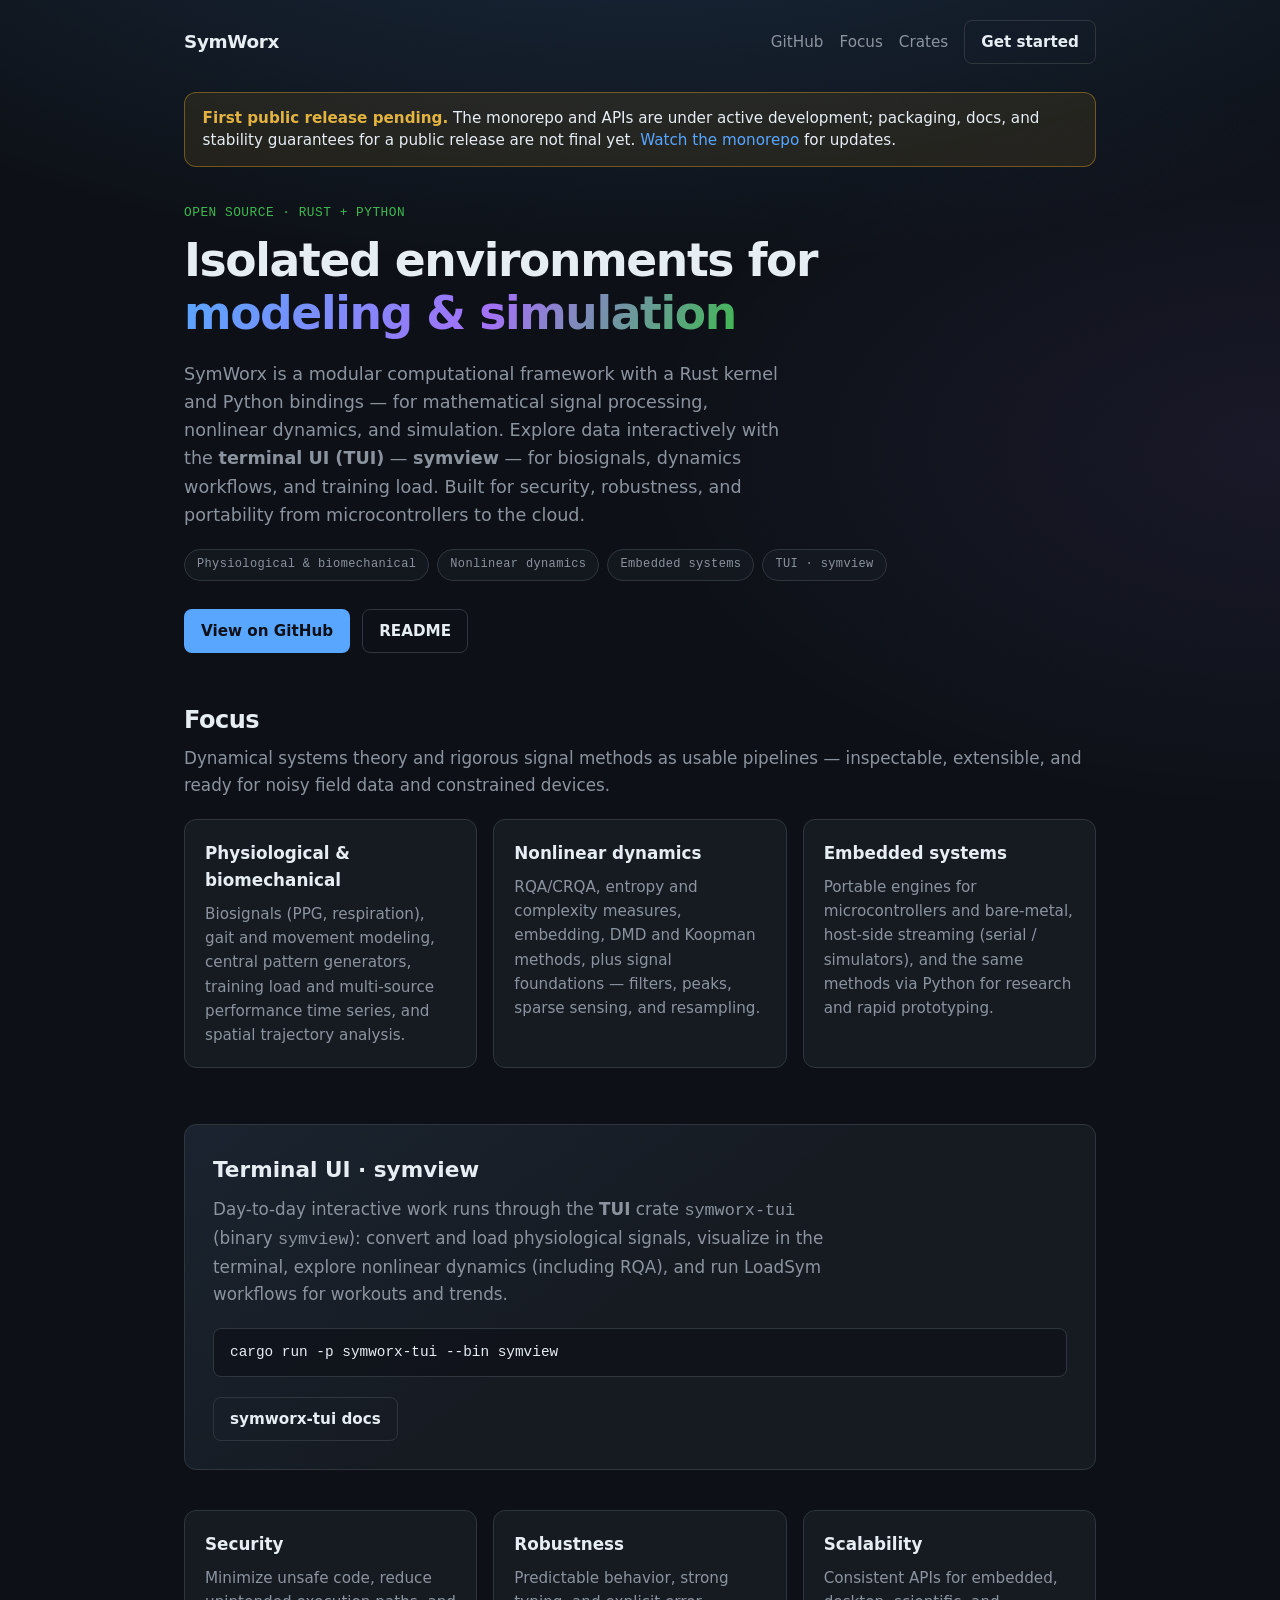
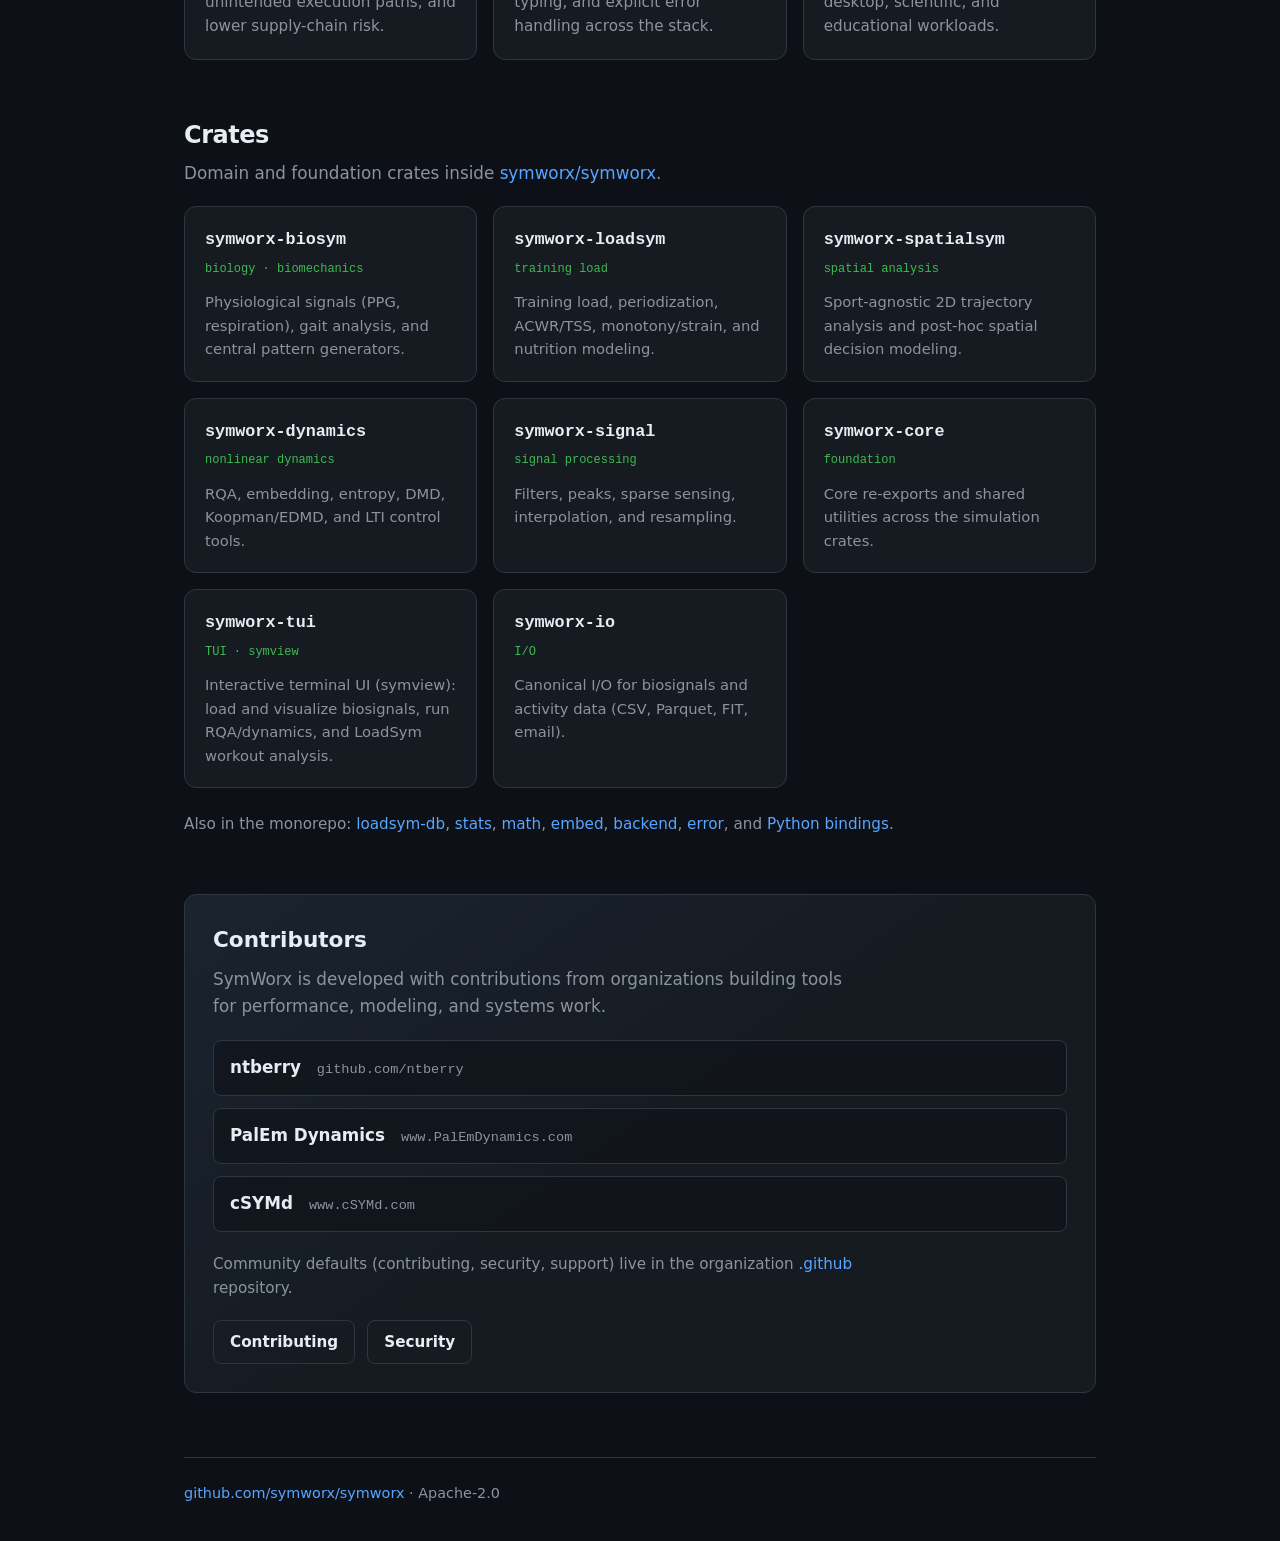
==== docs/index.html @ fcc78331 "updating refs, adding focus, and public release header" ====
<!DOCTYPE html>
<html lang="en">
  <head>
    <meta charset="utf-8" />
    <meta name="viewport" content="width=device-width, initial-scale=1" />
    <meta
      name="description"
      content="SymWorx — physiological and biomechanical analysis, nonlinear dynamics, and embedded systems. Rust kernel with Python bindings."
    />
    <title>SymWorx</title>
    <link rel="stylesheet" href="styles.css" />
    <link rel="icon" href="data:image/svg+xml,%3Csvg xmlns='http://www.w3.org/2000/svg' viewBox='0 0 32 32'%3E%3Crect width='32' height='32' rx='8' fill='%230d1117'/%3E%3Cpath d='M8 22 L16 8 L24 22 Z' fill='none' stroke='%2358a6ff' stroke-width='2'/%3E%3Ccircle cx='16' cy='18' r='2' fill='%233fb950'/%3E%3C/svg%3E" />
  </head>
  <body>
    <div class="bg" aria-hidden="true"></div>
    <header class="site-header">
      <a class="brand" href="./">SymWorx</a>
      <nav>
        <a href="https://github.com/symworx/symworx">GitHub</a>
        <a href="#focus">Focus</a>
        <a href="#crates">Crates</a>
        <a class="btn" href="https://github.com/symworx/symworx#readme">Get started</a>
      </nav>
    </header>

    <main>
      <aside class="release-banner" role="status">
        <strong>First public release pending.</strong>
        The monorepo and APIs are under active development; packaging, docs, and
        stability guarantees for a public release are not final yet.
        <a href="https://github.com/symworx/symworx">Watch the monorepo</a> for
        updates.
      </aside>

      <section class="hero">
        <p class="eyebrow">Open source · Rust + Python</p>
        <h1>
          Isolated environments for<br />
          <span class="gradient">modeling &amp; simulation</span>
        </h1>
        <p class="lede">
          SymWorx is a modular computational framework with a Rust kernel and
          Python bindings — for mathematical signal processing, nonlinear
          dynamics, and simulation. Explore data interactively with the
          <strong>terminal UI (TUI)</strong> — <strong>symview</strong> —
          for biosignals, dynamics workflows, and training load. Built for
          security, robustness, and portability from microcontrollers to the
          cloud.
        </p>
        <p class="focus-tags" aria-label="Focus areas">
          <span>Physiological &amp; biomechanical</span>
          <span>Nonlinear dynamics</span>
          <span>Embedded systems</span>
          <span>TUI · symview</span>
        </p>
        <div class="cta-row">
          <a class="btn primary" href="https://github.com/symworx/symworx">View on GitHub</a>
          <a class="btn ghost" href="https://github.com/symworx/symworx#readme">README</a>
        </div>
      </section>

      <section class="focus" id="focus" aria-label="Focus areas">
        <div class="section-head">
          <h2>Focus</h2>
          <p>
            Dynamical systems theory and rigorous signal methods as usable
            pipelines — inspectable, extensible, and ready for noisy field data
            and constrained devices.
          </p>
        </div>
        <div class="pillars focus-pillars">
          <article>
            <h2>Physiological &amp; biomechanical</h2>
            <p>
              Biosignals (PPG, respiration), gait and movement modeling, central
              pattern generators, training load and multi-source performance
              time series, and spatial trajectory analysis.
            </p>
          </article>
          <article>
            <h2>Nonlinear dynamics</h2>
            <p>
              RQA/CRQA, entropy and complexity measures, embedding, DMD and
              Koopman methods, plus signal foundations — filters, peaks, sparse
              sensing, and resampling.
            </p>
          </article>
          <article>
            <h2>Embedded systems</h2>
            <p>
              Portable engines for microcontrollers and bare-metal, host-side
              streaming (serial / simulators), and the same methods via Python
              for research and rapid prototyping.
            </p>
          </article>
        </div>
      </section>

      <section class="community tui-callout" id="tui" aria-label="Terminal UI">
        <h2>Terminal UI · symview</h2>
        <p>
          Day-to-day interactive work runs through the
          <strong>TUI</strong> crate <code>symworx-tui</code> (binary
          <code>symview</code>): convert and load physiological signals,
          visualize in the terminal, explore nonlinear dynamics (including RQA),
          and run LoadSym workflows for workouts and trends.
        </p>
        <pre class="code-block"><code>cargo run -p symworx-tui --bin symview</code></pre>
        <div class="cta-row">
          <a
            class="btn ghost"
            href="https://github.com/symworx/symworx/tree/main/crates/symworx-tui"
            >symworx-tui docs</a
          >
        </div>
      </section>

      <section class="pillars" aria-label="Principles">
        <article>
          <h2>Security</h2>
          <p>
            Minimize unsafe code, reduce unintended execution paths, and lower
            supply-chain risk.
          </p>
        </article>
        <article>
          <h2>Robustness</h2>
          <p>
            Predictable behavior, strong typing, and explicit error handling
            across the stack.
          </p>
        </article>
        <article>
          <h2>Scalability</h2>
          <p>
            Consistent APIs for embedded, desktop, scientific, and educational
            workloads.
          </p>
        </article>
      </section>

      <section class="projects" id="crates">
        <div class="section-head">
          <h2>Crates</h2>
          <p>
            Domain and foundation crates inside
            <a href="https://github.com/symworx/symworx">symworx/symworx</a>.
          </p>
        </div>
        <ul class="project-grid">
          <li>
            <a href="https://github.com/symworx/symworx/tree/main/crates/symworx-biosym">
              <span class="name">symworx-biosym</span>
              <span class="tag">biology · biomechanics</span>
              <span class="desc"
                >Physiological signals (PPG, respiration), gait analysis, and
                central pattern generators.</span
              >
            </a>
          </li>
          <li>
            <a href="https://github.com/symworx/symworx/tree/main/crates/symworx-loadsym">
              <span class="name">symworx-loadsym</span>
              <span class="tag">training load</span>
              <span class="desc"
                >Training load, periodization, ACWR/TSS, monotony/strain, and
                nutrition modeling.</span
              >
            </a>
          </li>
          <li>
            <a href="https://github.com/symworx/symworx/tree/main/crates/symworx-spatialsym">
              <span class="name">symworx-spatialsym</span>
              <span class="tag">spatial analysis</span>
              <span class="desc"
                >Sport-agnostic 2D trajectory analysis and post-hoc spatial
                decision modeling.</span
              >
            </a>
          </li>
          <li>
            <a href="https://github.com/symworx/symworx/tree/main/crates/symworx-dynamics">
              <span class="name">symworx-dynamics</span>
              <span class="tag">nonlinear dynamics</span>
              <span class="desc"
                >RQA, embedding, entropy, DMD, Koopman/EDMD, and LTI
                control tools.</span
              >
            </a>
          </li>
          <li>
            <a href="https://github.com/symworx/symworx/tree/main/crates/symworx-signal">
              <span class="name">symworx-signal</span>
              <span class="tag">signal processing</span>
              <span class="desc"
                >Filters, peaks, sparse sensing, interpolation, and
                resampling.</span
              >
            </a>
          </li>
          <li>
            <a href="https://github.com/symworx/symworx/tree/main/crates/symworx-core">
              <span class="name">symworx-core</span>
              <span class="tag">foundation</span>
              <span class="desc"
                >Core re-exports and shared utilities across the simulation
                crates.</span
              >
            </a>
          </li>
          <li>
            <a href="https://github.com/symworx/symworx/tree/main/crates/symworx-tui">
              <span class="name">symworx-tui</span>
              <span class="tag">TUI · symview</span>
              <span class="desc"
                >Interactive terminal UI (symview): load and visualize
                biosignals, run RQA/dynamics, and LoadSym workout analysis.</span
              >
            </a>
          </li>
          <li>
            <a href="https://github.com/symworx/symworx/tree/main/crates/symworx-io">
              <span class="name">symworx-io</span>
              <span class="tag">I/O</span>
              <span class="desc"
                >Canonical I/O for biosignals and activity data (CSV, Parquet,
                FIT, email).</span
              >
            </a>
          </li>
        </ul>
        <p class="more-crates">
          Also in the monorepo:
          <a href="https://github.com/symworx/symworx/tree/main/crates/symworx-loadsym-db">loadsym-db</a>,
          <a href="https://github.com/symworx/symworx/tree/main/crates/symworx-stats">stats</a>,
          <a href="https://github.com/symworx/symworx/tree/main/crates/symworx-math">math</a>,
          <a href="https://github.com/symworx/symworx/tree/main/crates/symworx-embed">embed</a>,
          <a href="https://github.com/symworx/symworx/tree/main/crates/symworx-backend">backend</a>,
          <a href="https://github.com/symworx/symworx/tree/main/crates/symworx-error">error</a>,
          and
          <a href="https://github.com/symworx/symworx/tree/main/bindings/python">Python bindings</a>.
        </p>
      </section>

      <section class="community" id="contributors">
        <h2>Contributors</h2>
        <p>
          SymWorx is developed with contributions from organizations building
          tools for performance, modeling, and systems work.
        </p>
        <ul class="contributor-list">
          <li>
            <a href="https://github.com/ntberry" rel="noopener noreferrer">ntberry</a>
            <span class="url">github.com/ntberry</span>
          </li>
          <li>
            <a href="https://www.PalEmDynamics.com" rel="noopener noreferrer"
              >PalEm Dynamics</a
            >
            <span class="url">www.PalEmDynamics.com</span>
          </li>
          <li>
            <a href="https://www.cSYMd.com" rel="noopener noreferrer">cSYMd</a>
            <span class="url">www.cSYMd.com</span>
          </li>
        </ul>
        <p class="community-note">
          Community defaults (contributing, security, support) live in the
          organization
          <a href="https://github.com/symworx/.github">.github</a> repository.
        </p>
        <div class="cta-row">
          <a class="btn ghost" href="https://github.com/symworx/.github/blob/main/.github/CONTRIBUTING.md"
            >Contributing</a
          >
          <a class="btn ghost" href="https://github.com/symworx/.github/blob/main/.github/SECURITY.md"
            >Security</a
          >
        </div>
      </section>
    </main>

    <footer class="site-footer">
      <p>
        <a href="https://github.com/symworx/symworx">github.com/symworx/symworx</a>
        · Apache-2.0
      </p>
    </footer>
  </body>
</html>
---- docs/styles.css ----
:root {
  --bg: #0d1117;
  --bg-elevated: #161b22;
  --border: #30363d;
  --text: #e6edf3;
  --muted: #8b949e;
  --link: #58a6ff;
  --accent: #3fb950;
  --accent-2: #a371f7;
  --radius: 12px;
  --font: "Segoe UI", system-ui, -apple-system, sans-serif;
  --mono: ui-monospace, "Cascadia Code", "SF Mono", Menlo, Consolas, monospace;
  --max: 960px;
}

*,
*::before,
*::after {
  box-sizing: border-box;
}

html {
  color-scheme: dark;
  scroll-behavior: smooth;
}

body {
  margin: 0;
  min-height: 100vh;
  font-family: var(--font);
  font-size: 1.05rem;
  line-height: 1.6;
  color: var(--text);
  background: var(--bg);
}

a {
  color: var(--link);
  text-decoration: none;
}

a:hover {
  text-decoration: underline;
}

.bg {
  position: fixed;
  inset: 0;
  z-index: -1;
  background:
    radial-gradient(ellipse 80% 50% at 50% -20%, rgba(88, 166, 255, 0.18), transparent),
    radial-gradient(ellipse 50% 40% at 100% 50%, rgba(163, 113, 247, 0.08), transparent),
    var(--bg);
}

.site-header {
  display: flex;
  align-items: center;
  justify-content: space-between;
  gap: 1rem;
  max-width: var(--max);
  margin: 0 auto;
  padding: 1.25rem 1.5rem;
}

.brand {
  font-weight: 700;
  font-size: 1.15rem;
  letter-spacing: -0.02em;
  color: var(--text);
  text-decoration: none;
}

.brand:hover {
  text-decoration: none;
  color: var(--link);
}

.site-header nav {
  display: flex;
  align-items: center;
  gap: 1rem;
  flex-wrap: wrap;
}

.site-header nav a:not(.btn) {
  color: var(--muted);
  font-size: 0.95rem;
}

.site-header nav a:not(.btn):hover {
  color: var(--text);
}

main {
  max-width: var(--max);
  margin: 0 auto;
  padding: 0 1.5rem 4rem;
}

.release-banner {
  margin: 0.5rem 0 0;
  padding: 0.85rem 1.1rem;
  border: 1px solid rgba(210, 153, 34, 0.45);
  border-radius: var(--radius);
  background: rgba(210, 153, 34, 0.1);
  color: var(--text);
  font-size: 0.95rem;
  line-height: 1.5;
}

.release-banner strong {
  color: #e3b341;
  font-weight: 600;
}

.release-banner a {
  color: var(--link);
  white-space: nowrap;
}

.hero {
  padding: 2.25rem 0 3rem;
}

.eyebrow {
  margin: 0 0 0.75rem;
  font-family: var(--mono);
  font-size: 0.8rem;
  letter-spacing: 0.04em;
  text-transform: uppercase;
  color: var(--accent);
}

.hero h1 {
  margin: 0 0 1.25rem;
  font-size: clamp(2rem, 5vw, 2.85rem);
  line-height: 1.15;
  letter-spacing: -0.03em;
  font-weight: 700;
}

.gradient {
  background: linear-gradient(120deg, var(--link), var(--accent-2) 55%, var(--accent));
  -webkit-background-clip: text;
  background-clip: text;
  color: transparent;
}

.lede {
  max-width: 38rem;
  margin: 0 0 1.25rem;
  color: var(--muted);
  font-size: 1.1rem;
}

.focus-tags {
  display: flex;
  flex-wrap: wrap;
  gap: 0.5rem;
  margin: 0 0 1.75rem;
  padding: 0;
}

.focus-tags span {
  font-family: var(--mono);
  font-size: 0.75rem;
  letter-spacing: 0.03em;
  color: var(--muted);
  border: 1px solid var(--border);
  border-radius: 999px;
  padding: 0.35rem 0.75rem;
  background: rgba(22, 27, 34, 0.8);
}

.focus {
  margin-bottom: 2.5rem;
}

.focus-pillars {
  margin-bottom: 0;
}

.cta-row {
  display: flex;
  flex-wrap: wrap;
  gap: 0.75rem;
}

.tui-callout {
  margin-bottom: 2.5rem;
}

.tui-callout h2 {
  margin: 0 0 0.5rem;
  font-size: 1.35rem;
}

.tui-callout > p {
  margin: 0 0 1rem;
  color: var(--muted);
  max-width: 42rem;
}

.code-block {
  margin: 0 0 1.25rem;
  padding: 0.85rem 1rem;
  overflow-x: auto;
  font-family: var(--mono);
  font-size: 0.9rem;
  line-height: 1.4;
  color: var(--text);
  background: rgba(13, 17, 23, 0.7);
  border: 1px solid var(--border);
  border-radius: 8px;
}

.code-block code {
  font-family: inherit;
}

.btn {
  display: inline-flex;
  align-items: center;
  justify-content: center;
  padding: 0.55rem 1rem;
  border-radius: 8px;
  font-size: 0.95rem;
  font-weight: 600;
  text-decoration: none;
  border: 1px solid transparent;
  transition: background 0.15s ease, border-color 0.15s ease, color 0.15s ease;
}

.btn:hover {
  text-decoration: none;
}

.btn.primary {
  background: var(--link);
  color: #0d1117;
}

.btn.primary:hover {
  filter: brightness(1.08);
}

.btn.ghost,
.site-header .btn {
  background: transparent;
  border-color: var(--border);
  color: var(--text);
}

.btn.ghost:hover,
.site-header .btn:hover {
  border-color: var(--muted);
  background: var(--bg-elevated);
}

.pillars {
  display: grid;
  grid-template-columns: repeat(auto-fit, minmax(200px, 1fr));
  gap: 1rem;
  margin-bottom: 3.5rem;
}

.pillars article {
  padding: 1.25rem;
  background: var(--bg-elevated);
  border: 1px solid var(--border);
  border-radius: var(--radius);
}

.pillars h2 {
  margin: 0 0 0.5rem;
  font-size: 1.05rem;
}

.pillars p {
  margin: 0;
  color: var(--muted);
  font-size: 0.95rem;
}

.section-head {
  margin-bottom: 1.25rem;
}

.section-head h2 {
  margin: 0 0 0.35rem;
  font-size: 1.5rem;
  letter-spacing: -0.02em;
}

.section-head p {
  margin: 0;
  color: var(--muted);
}

.project-grid {
  list-style: none;
  margin: 0 0 3.5rem;
  padding: 0;
  display: grid;
  grid-template-columns: repeat(auto-fit, minmax(240px, 1fr));
  gap: 1rem;
}

.project-grid a {
  display: flex;
  flex-direction: column;
  gap: 0.35rem;
  height: 100%;
  padding: 1.25rem;
  background: var(--bg-elevated);
  border: 1px solid var(--border);
  border-radius: var(--radius);
  color: inherit;
  text-decoration: none;
  transition: border-color 0.15s ease, transform 0.15s ease;
}

.project-grid a:hover {
  border-color: var(--link);
  transform: translateY(-2px);
  text-decoration: none;
}

.project-grid .name {
  font-family: var(--mono);
  font-weight: 600;
  font-size: 1.05rem;
  color: var(--text);
}

.project-grid .tag {
  font-size: 0.75rem;
  font-family: var(--mono);
  color: var(--accent);
}

.project-grid .desc {
  color: var(--muted);
  font-size: 0.92rem;
  margin-top: 0.35rem;
}

.more-crates {
  margin: -2rem 0 3.5rem;
  color: var(--muted);
  font-size: 0.95rem;
  line-height: 1.7;
}

.community {
  padding: 1.75rem;
  border: 1px solid var(--border);
  border-radius: var(--radius);
  background: linear-gradient(145deg, rgba(88, 166, 255, 0.06), transparent 50%),
    var(--bg-elevated);
}

.community h2 {
  margin: 0 0 0.5rem;
  font-size: 1.35rem;
}

.community > p {
  margin: 0 0 1.25rem;
  color: var(--muted);
  max-width: 40rem;
}

.contributor-list {
  list-style: none;
  margin: 0 0 1.25rem;
  padding: 0;
  display: grid;
  gap: 0.75rem;
}

.contributor-list li {
  display: flex;
  flex-wrap: wrap;
  align-items: baseline;
  gap: 0.5rem 1rem;
  padding: 0.85rem 1rem;
  background: rgba(13, 17, 23, 0.55);
  border: 1px solid var(--border);
  border-radius: 8px;
}

.contributor-list a {
  font-weight: 600;
  color: var(--text);
}

.contributor-list a:hover {
  color: var(--link);
}

.contributor-list .url {
  font-family: var(--mono);
  font-size: 0.85rem;
  color: var(--muted);
}

.community-note {
  margin: 0 0 1.25rem !important;
  font-size: 0.95rem;
}

.site-footer {
  max-width: var(--max);
  margin: 0 auto;
  padding: 0 1.5rem 2.5rem;
  color: var(--muted);
  font-size: 0.9rem;
}

.site-footer p {
  margin: 0;
  padding-top: 1.5rem;
  border-top: 1px solid var(--border);
}

@media (max-width: 560px) {
  .hero {
    padding-top: 2rem;
  }

  .site-header nav a:not(.btn) {
    display: none;
  }
}
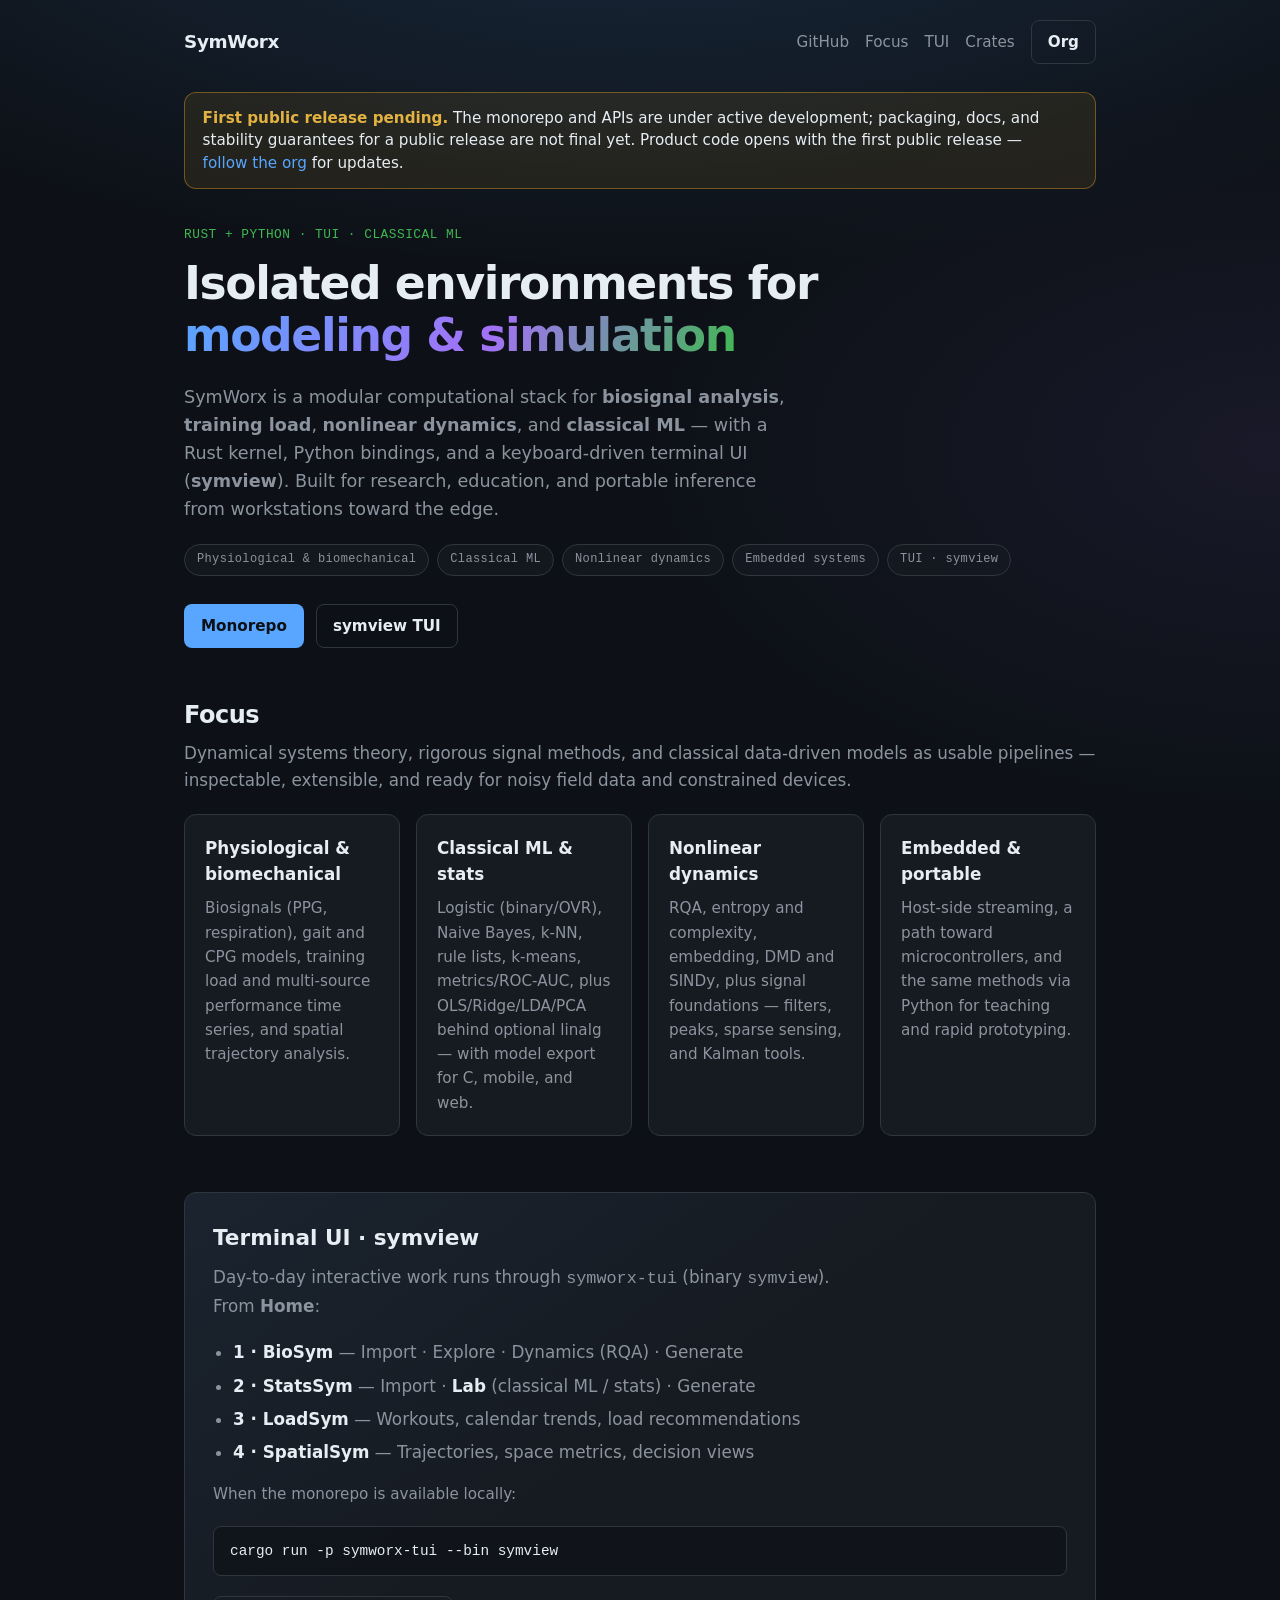
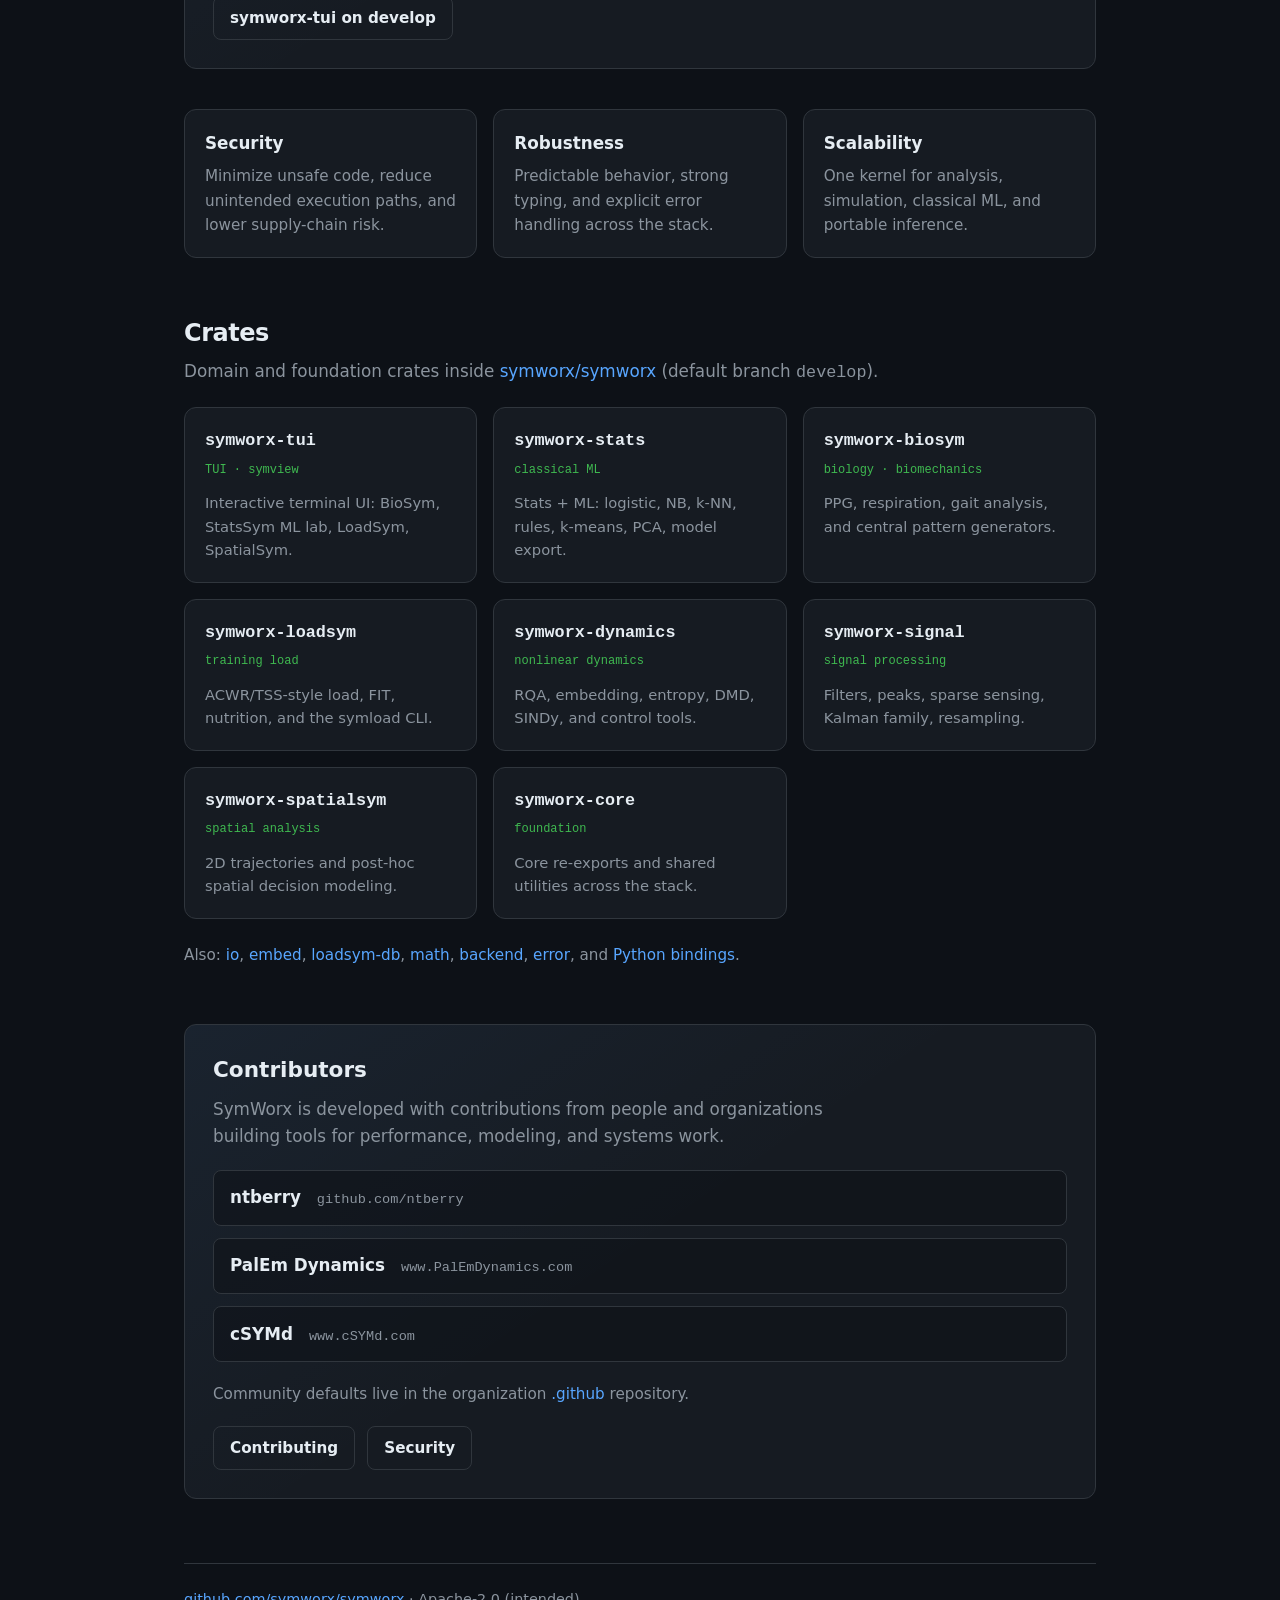
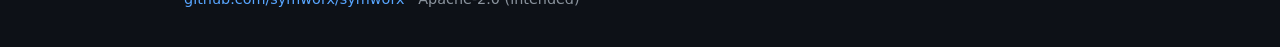
==== commit 6cf17ebb: "updating docs and info on symworx project" ====
--- a/docs/index.html
+++ b/docs/index.html
@@ -5,7 +5,7 @@
     <meta name="viewport" content="width=device-width, initial-scale=1" />
     <meta
       name="description"
-      content="SymWorx — physiological and biomechanical analysis, nonlinear dynamics, and embedded systems. Rust kernel with Python bindings."
+      content="SymWorx — biosignal analysis, classical ML, nonlinear dynamics, and embedded systems. Rust kernel, Python bindings, and symview TUI."
     />
     <title>SymWorx</title>
     <link rel="stylesheet" href="styles.css" />
@@ -18,8 +18,9 @@
       <nav>
         <a href="https://github.com/symworx/symworx">GitHub</a>
         <a href="#focus">Focus</a>
+        <a href="#tui">TUI</a>
         <a href="#crates">Crates</a>
-        <a class="btn" href="https://github.com/symworx/symworx#readme">Get started</a>
+        <a class="btn" href="https://github.com/symworx">Org</a>
       </nav>
     </header>
 
@@ -27,35 +28,35 @@
       <aside class="release-banner" role="status">
         <strong>First public release pending.</strong>
         The monorepo and APIs are under active development; packaging, docs, and
-        stability guarantees for a public release are not final yet.
-        <a href="https://github.com/symworx/symworx">Watch the monorepo</a> for
-        updates.
+        stability guarantees for a public release are not final yet. Product code
+        opens with the first public release —
+        <a href="https://github.com/symworx">follow the org</a> for updates.
       </aside>
 
       <section class="hero">
-        <p class="eyebrow">Open source · Rust + Python</p>
+        <p class="eyebrow">Rust + Python · TUI · classical ML</p>
         <h1>
           Isolated environments for<br />
           <span class="gradient">modeling &amp; simulation</span>
         </h1>
         <p class="lede">
-          SymWorx is a modular computational framework with a Rust kernel and
-          Python bindings — for mathematical signal processing, nonlinear
-          dynamics, and simulation. Explore data interactively with the
-          <strong>terminal UI (TUI)</strong> — <strong>symview</strong> —
-          for biosignals, dynamics workflows, and training load. Built for
-          security, robustness, and portability from microcontrollers to the
-          cloud.
+          SymWorx is a modular computational stack for
+          <strong>biosignal analysis</strong>, <strong>training load</strong>,
+          <strong>nonlinear dynamics</strong>, and <strong>classical ML</strong>
+          — with a Rust kernel, Python bindings, and a keyboard-driven terminal
+          UI (<strong>symview</strong>). Built for research, education, and
+          portable inference from workstations toward the edge.
         </p>
         <p class="focus-tags" aria-label="Focus areas">
           <span>Physiological &amp; biomechanical</span>
+          <span>Classical ML</span>
           <span>Nonlinear dynamics</span>
           <span>Embedded systems</span>
           <span>TUI · symview</span>
         </p>
         <div class="cta-row">
-          <a class="btn primary" href="https://github.com/symworx/symworx">View on GitHub</a>
-          <a class="btn ghost" href="https://github.com/symworx/symworx#readme">README</a>
+          <a class="btn primary" href="https://github.com/symworx/symworx">Monorepo</a>
+          <a class="btn ghost" href="#tui">symview TUI</a>
         </div>
       </section>
 
@@ -63,34 +64,40 @@
         <div class="section-head">
           <h2>Focus</h2>
           <p>
-            Dynamical systems theory and rigorous signal methods as usable
-            pipelines — inspectable, extensible, and ready for noisy field data
-            and constrained devices.
+            Dynamical systems theory, rigorous signal methods, and classical
+            data-driven models as usable pipelines — inspectable, extensible, and
+            ready for noisy field data and constrained devices.
           </p>
         </div>
         <div class="pillars focus-pillars">
           <article>
             <h2>Physiological &amp; biomechanical</h2>
             <p>
-              Biosignals (PPG, respiration), gait and movement modeling, central
-              pattern generators, training load and multi-source performance
-              time series, and spatial trajectory analysis.
+              Biosignals (PPG, respiration), gait and CPG models, training load
+              and multi-source performance time series, and spatial trajectory
+              analysis.
+            </p>
+          </article>
+          <article>
+            <h2>Classical ML &amp; stats</h2>
+            <p>
+              Logistic (binary/OVR), Naive Bayes, k-NN, rule lists, k-means,
+              metrics/ROC-AUC, plus OLS/Ridge/LDA/PCA behind optional linalg —
+              with model export for C, mobile, and web.
             </p>
           </article>
           <article>
             <h2>Nonlinear dynamics</h2>
             <p>
-              RQA/CRQA, entropy and complexity measures, embedding, DMD and
-              Koopman methods, plus signal foundations — filters, peaks, sparse
-              sensing, and resampling.
-            </p>
-          </article>
-          <article>
-            <h2>Embedded systems</h2>
-            <p>
-              Portable engines for microcontrollers and bare-metal, host-side
-              streaming (serial / simulators), and the same methods via Python
-              for research and rapid prototyping.
+              RQA, entropy and complexity, embedding, DMD and SINDy, plus signal
+              foundations — filters, peaks, sparse sensing, and Kalman tools.
+            </p>
+          </article>
+          <article>
+            <h2>Embedded &amp; portable</h2>
+            <p>
+              Host-side streaming, a path toward microcontrollers, and the same
+              methods via Python for teaching and rapid prototyping.
             </p>
           </article>
         </div>
@@ -99,18 +106,25 @@
       <section class="community tui-callout" id="tui" aria-label="Terminal UI">
         <h2>Terminal UI · symview</h2>
         <p>
-          Day-to-day interactive work runs through the
-          <strong>TUI</strong> crate <code>symworx-tui</code> (binary
-          <code>symview</code>): convert and load physiological signals,
-          visualize in the terminal, explore nonlinear dynamics (including RQA),
-          and run LoadSym workflows for workouts and trends.
+          Day-to-day interactive work runs through
+          <code>symworx-tui</code> (binary <code>symview</code>). From
+          <strong>Home</strong>:
+        </p>
+        <ul class="workflow-list">
+          <li><strong>1 · BioSym</strong> — Import · Explore · Dynamics (RQA) · Generate</li>
+          <li><strong>2 · StatsSym</strong> — Import · <strong>Lab</strong> (classical ML / stats) · Generate</li>
+          <li><strong>3 · LoadSym</strong> — Workouts, calendar trends, load recommendations</li>
+          <li><strong>4 · SpatialSym</strong> — Trajectories, space metrics, decision views</li>
+        </ul>
+        <p class="community-note">
+          When the monorepo is available locally:
         </p>
         <pre class="code-block"><code>cargo run -p symworx-tui --bin symview</code></pre>
         <div class="cta-row">
           <a
             class="btn ghost"
-            href="https://github.com/symworx/symworx/tree/main/crates/symworx-tui"
-            >symworx-tui docs</a
+            href="https://github.com/symworx/symworx/tree/develop/crates/symworx-tui"
+            >symworx-tui on develop</a
           >
         </div>
       </section>
@@ -133,8 +147,8 @@
         <article>
           <h2>Scalability</h2>
           <p>
-            Consistent APIs for embedded, desktop, scientific, and educational
-            workloads.
+            One kernel for analysis, simulation, classical ML, and portable
+            inference.
           </p>
         </article>
       </section>
@@ -144,109 +158,105 @@
           <h2>Crates</h2>
           <p>
             Domain and foundation crates inside
-            <a href="https://github.com/symworx/symworx">symworx/symworx</a>.
+            <a href="https://github.com/symworx/symworx">symworx/symworx</a>
+            (default branch <code>develop</code>).
           </p>
         </div>
         <ul class="project-grid">
           <li>
-            <a href="https://github.com/symworx/symworx/tree/main/crates/symworx-biosym">
+            <a href="https://github.com/symworx/symworx/tree/develop/crates/symworx-tui">
+              <span class="name">symworx-tui</span>
+              <span class="tag">TUI · symview</span>
+              <span class="desc"
+                >Interactive terminal UI: BioSym, StatsSym ML lab, LoadSym,
+                SpatialSym.</span
+              >
+            </a>
+          </li>
+          <li>
+            <a href="https://github.com/symworx/symworx/tree/develop/crates/symworx-stats">
+              <span class="name">symworx-stats</span>
+              <span class="tag">classical ML</span>
+              <span class="desc"
+                >Stats + ML: logistic, NB, k-NN, rules, k-means, PCA, model
+                export.</span
+              >
+            </a>
+          </li>
+          <li>
+            <a href="https://github.com/symworx/symworx/tree/develop/crates/symworx-biosym">
               <span class="name">symworx-biosym</span>
               <span class="tag">biology · biomechanics</span>
               <span class="desc"
-                >Physiological signals (PPG, respiration), gait analysis, and
-                central pattern generators.</span
-              >
-            </a>
-          </li>
-          <li>
-            <a href="https://github.com/symworx/symworx/tree/main/crates/symworx-loadsym">
+                >PPG, respiration, gait analysis, and central pattern
+                generators.</span
+              >
+            </a>
+          </li>
+          <li>
+            <a href="https://github.com/symworx/symworx/tree/develop/crates/symworx-loadsym">
               <span class="name">symworx-loadsym</span>
               <span class="tag">training load</span>
               <span class="desc"
-                >Training load, periodization, ACWR/TSS, monotony/strain, and
-                nutrition modeling.</span
-              >
-            </a>
-          </li>
-          <li>
-            <a href="https://github.com/symworx/symworx/tree/main/crates/symworx-spatialsym">
+                >ACWR/TSS-style load, FIT, nutrition, and the symload CLI.</span
+              >
+            </a>
+          </li>
+          <li>
+            <a href="https://github.com/symworx/symworx/tree/develop/crates/symworx-dynamics">
+              <span class="name">symworx-dynamics</span>
+              <span class="tag">nonlinear dynamics</span>
+              <span class="desc"
+                >RQA, embedding, entropy, DMD, SINDy, and control tools.</span
+              >
+            </a>
+          </li>
+          <li>
+            <a href="https://github.com/symworx/symworx/tree/develop/crates/symworx-signal">
+              <span class="name">symworx-signal</span>
+              <span class="tag">signal processing</span>
+              <span class="desc"
+                >Filters, peaks, sparse sensing, Kalman family, resampling.</span
+              >
+            </a>
+          </li>
+          <li>
+            <a href="https://github.com/symworx/symworx/tree/develop/crates/symworx-spatialsym">
               <span class="name">symworx-spatialsym</span>
               <span class="tag">spatial analysis</span>
               <span class="desc"
-                >Sport-agnostic 2D trajectory analysis and post-hoc spatial
-                decision modeling.</span
-              >
-            </a>
-          </li>
-          <li>
-            <a href="https://github.com/symworx/symworx/tree/main/crates/symworx-dynamics">
-              <span class="name">symworx-dynamics</span>
-              <span class="tag">nonlinear dynamics</span>
-              <span class="desc"
-                >RQA, embedding, entropy, DMD, Koopman/EDMD, and LTI
-                control tools.</span
-              >
-            </a>
-          </li>
-          <li>
-            <a href="https://github.com/symworx/symworx/tree/main/crates/symworx-signal">
-              <span class="name">symworx-signal</span>
-              <span class="tag">signal processing</span>
-              <span class="desc"
-                >Filters, peaks, sparse sensing, interpolation, and
-                resampling.</span
-              >
-            </a>
-          </li>
-          <li>
-            <a href="https://github.com/symworx/symworx/tree/main/crates/symworx-core">
+                >2D trajectories and post-hoc spatial decision modeling.</span
+              >
+            </a>
+          </li>
+          <li>
+            <a href="https://github.com/symworx/symworx/tree/develop/crates/symworx-core">
               <span class="name">symworx-core</span>
               <span class="tag">foundation</span>
               <span class="desc"
-                >Core re-exports and shared utilities across the simulation
-                crates.</span
-              >
-            </a>
-          </li>
-          <li>
-            <a href="https://github.com/symworx/symworx/tree/main/crates/symworx-tui">
-              <span class="name">symworx-tui</span>
-              <span class="tag">TUI · symview</span>
-              <span class="desc"
-                >Interactive terminal UI (symview): load and visualize
-                biosignals, run RQA/dynamics, and LoadSym workout analysis.</span
-              >
-            </a>
-          </li>
-          <li>
-            <a href="https://github.com/symworx/symworx/tree/main/crates/symworx-io">
-              <span class="name">symworx-io</span>
-              <span class="tag">I/O</span>
-              <span class="desc"
-                >Canonical I/O for biosignals and activity data (CSV, Parquet,
-                FIT, email).</span
+                >Core re-exports and shared utilities across the stack.</span
               >
             </a>
           </li>
         </ul>
         <p class="more-crates">
-          Also in the monorepo:
-          <a href="https://github.com/symworx/symworx/tree/main/crates/symworx-loadsym-db">loadsym-db</a>,
-          <a href="https://github.com/symworx/symworx/tree/main/crates/symworx-stats">stats</a>,
-          <a href="https://github.com/symworx/symworx/tree/main/crates/symworx-math">math</a>,
-          <a href="https://github.com/symworx/symworx/tree/main/crates/symworx-embed">embed</a>,
-          <a href="https://github.com/symworx/symworx/tree/main/crates/symworx-backend">backend</a>,
-          <a href="https://github.com/symworx/symworx/tree/main/crates/symworx-error">error</a>,
+          Also:
+          <a href="https://github.com/symworx/symworx/tree/develop/crates/symworx-io">io</a>,
+          <a href="https://github.com/symworx/symworx/tree/develop/crates/symworx-embed">embed</a>,
+          <a href="https://github.com/symworx/symworx/tree/develop/crates/symworx-loadsym-db">loadsym-db</a>,
+          <a href="https://github.com/symworx/symworx/tree/develop/crates/symworx-math">math</a>,
+          <a href="https://github.com/symworx/symworx/tree/develop/crates/symworx-backend">backend</a>,
+          <a href="https://github.com/symworx/symworx/tree/develop/crates/symworx-error">error</a>,
           and
-          <a href="https://github.com/symworx/symworx/tree/main/bindings/python">Python bindings</a>.
+          <a href="https://github.com/symworx/symworx/tree/develop/bindings/python">Python bindings</a>.
         </p>
       </section>
 
       <section class="community" id="contributors">
         <h2>Contributors</h2>
         <p>
-          SymWorx is developed with contributions from organizations building
-          tools for performance, modeling, and systems work.
+          SymWorx is developed with contributions from people and organizations
+          building tools for performance, modeling, and systems work.
         </p>
         <ul class="contributor-list">
           <li>
@@ -265,8 +275,7 @@
           </li>
         </ul>
         <p class="community-note">
-          Community defaults (contributing, security, support) live in the
-          organization
+          Community defaults live in the organization
           <a href="https://github.com/symworx/.github">.github</a> repository.
         </p>
         <div class="cta-row">
@@ -283,7 +292,7 @@
     <footer class="site-footer">
       <p>
         <a href="https://github.com/symworx/symworx">github.com/symworx/symworx</a>
-        · Apache-2.0
+        · Apache-2.0 (intended)
       </p>
     </footer>
   </body>
--- a/docs/styles.css
+++ b/docs/styles.css
@@ -202,6 +202,25 @@
   max-width: 42rem;
 }
 
+.workflow-list {
+  margin: 0 0 1rem;
+  padding-left: 1.25rem;
+  color: var(--muted);
+  max-width: 42rem;
+}
+
+.workflow-list li {
+  margin-bottom: 0.4rem;
+}
+
+.workflow-list strong {
+  color: var(--text);
+}
+
+.focus-pillars {
+  grid-template-columns: repeat(auto-fit, minmax(200px, 1fr));
+}
+
 .code-block {
   margin: 0 0 1.25rem;
   padding: 0.85rem 1rem;
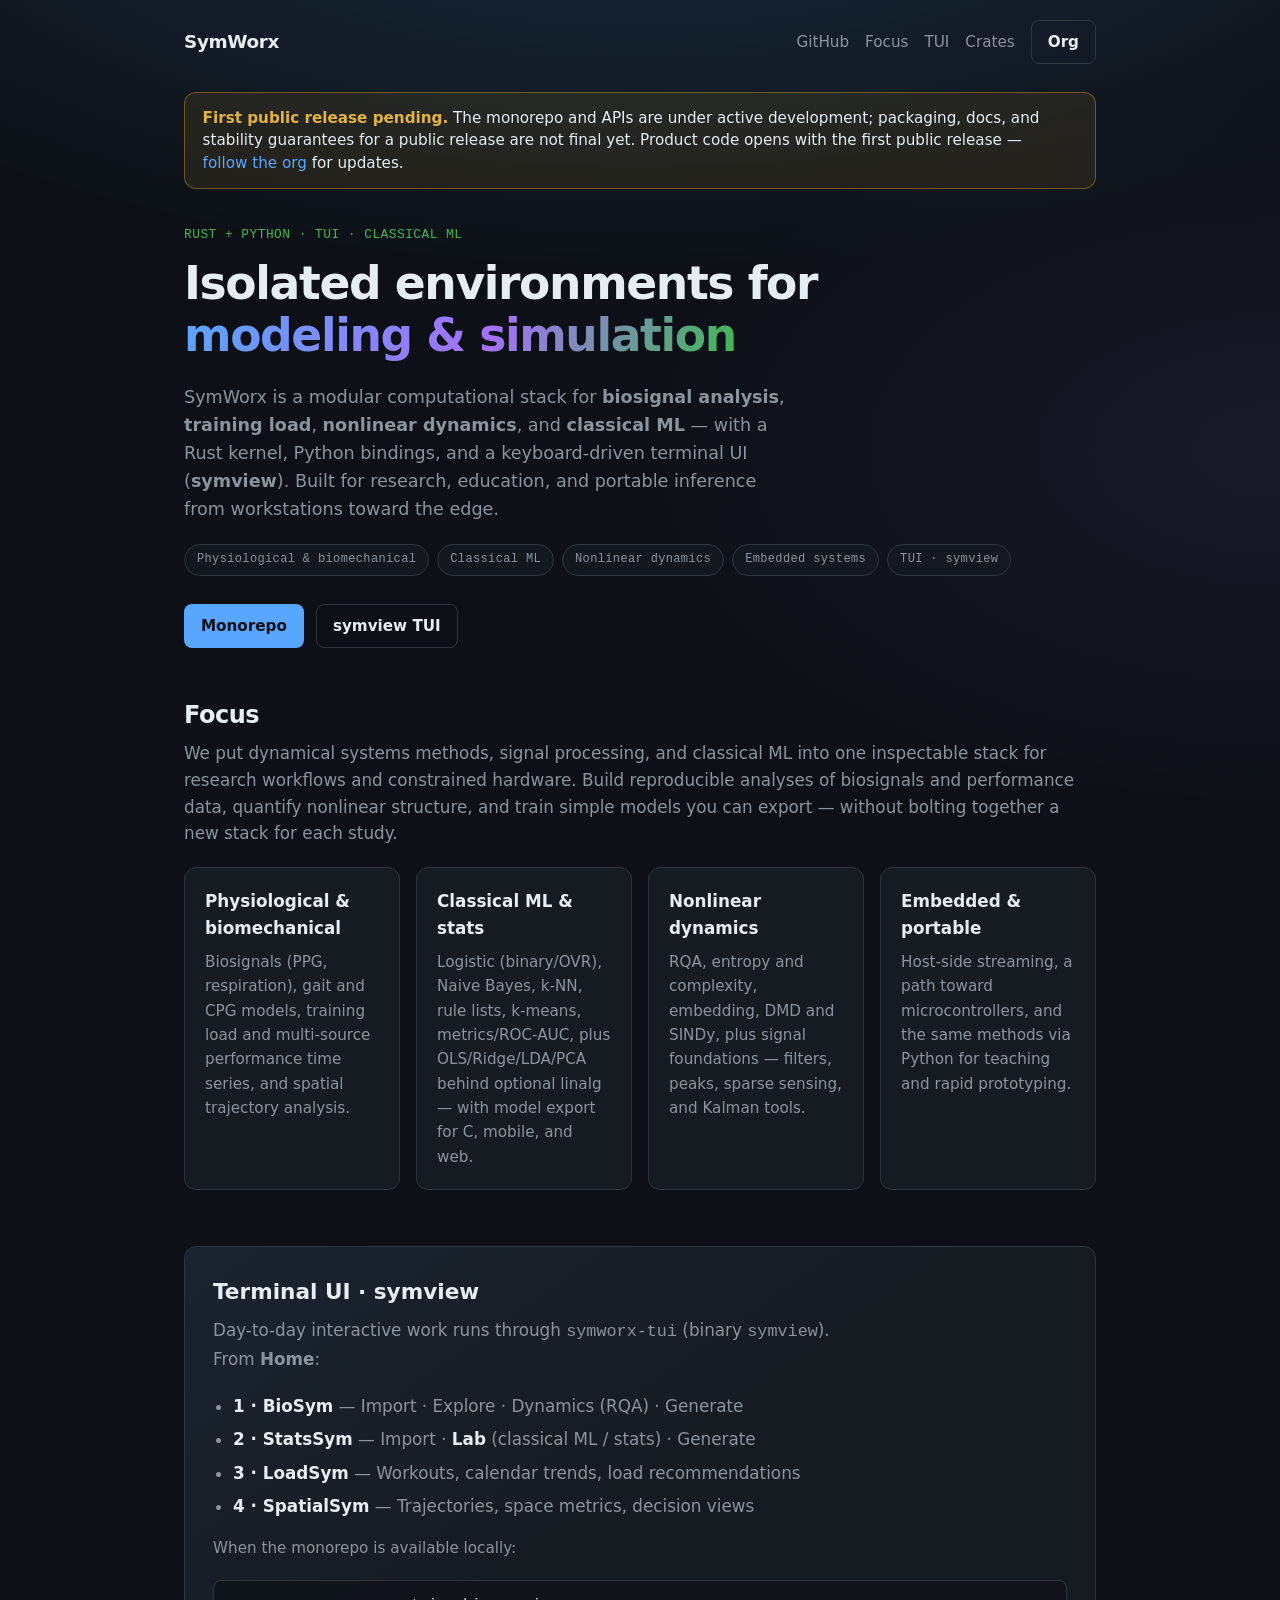
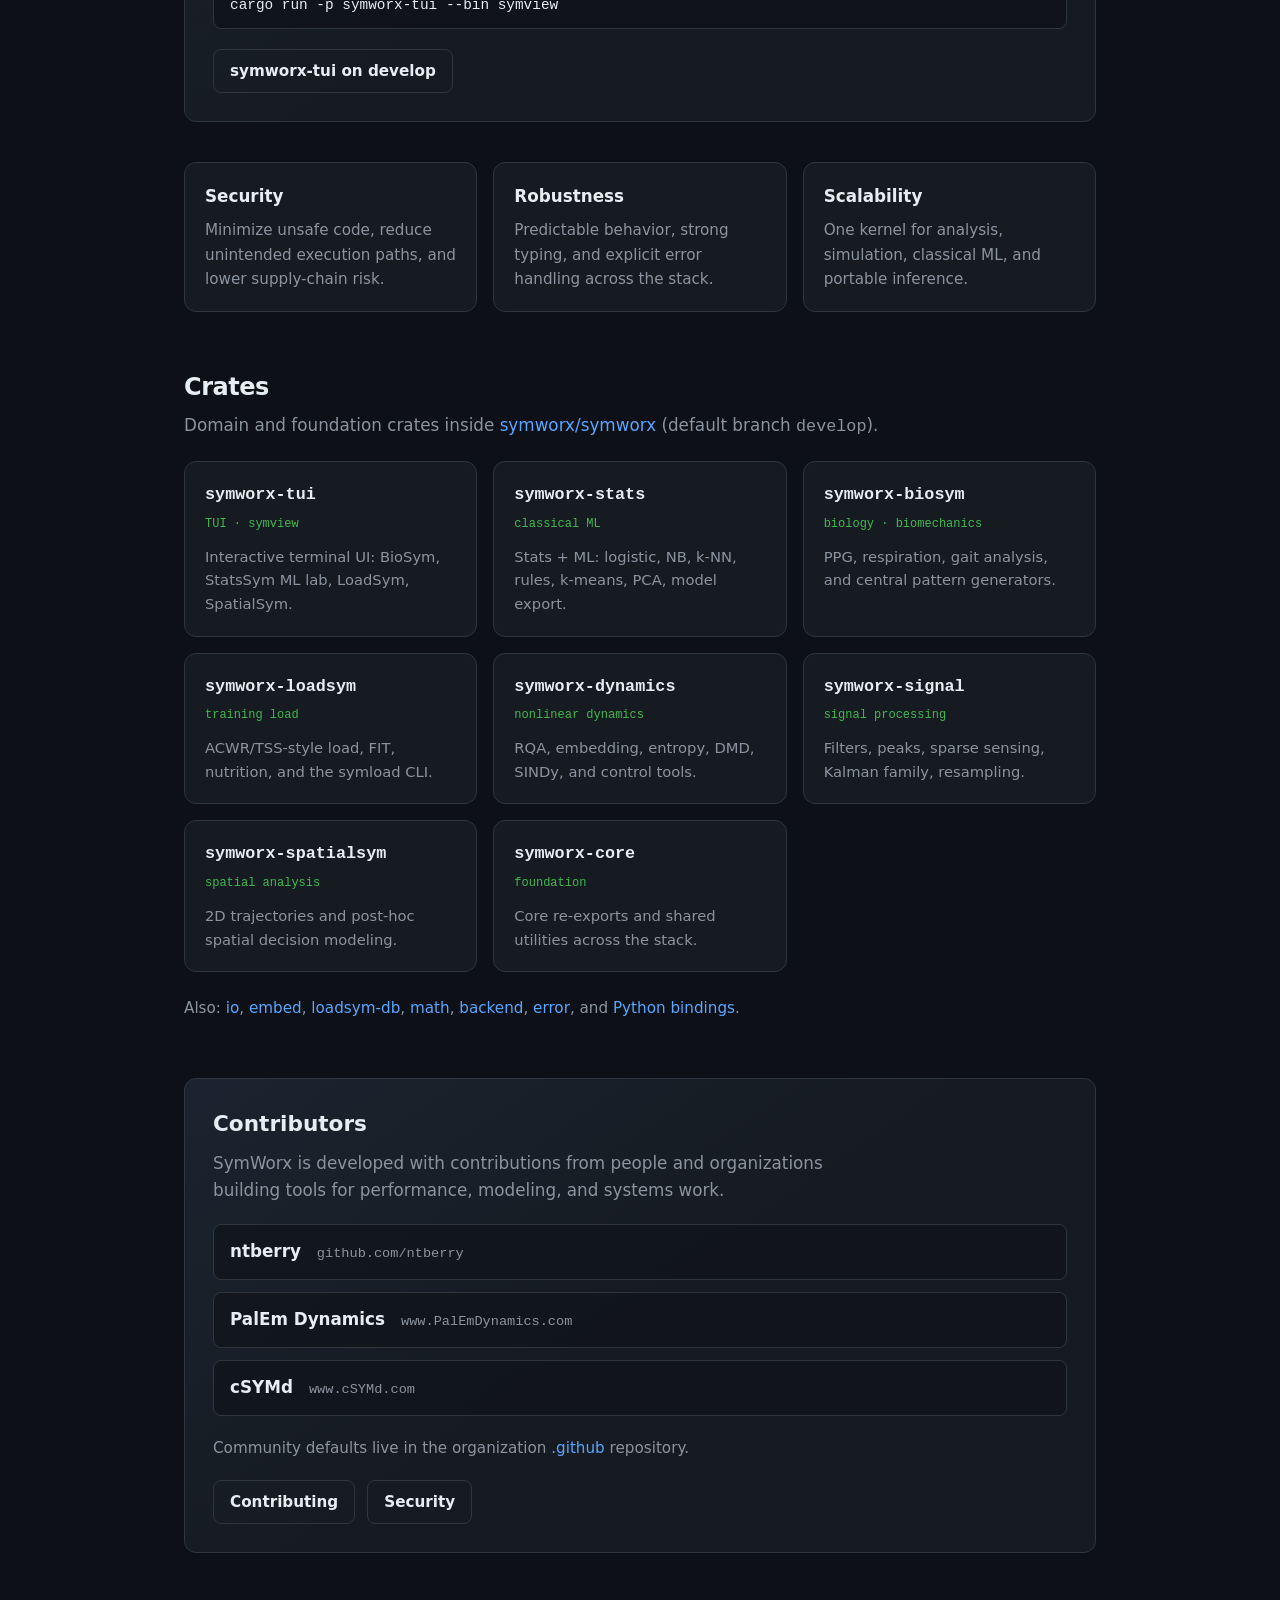
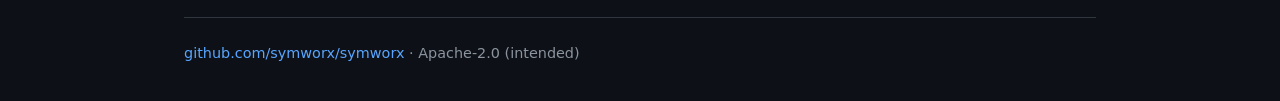
==== commit 2b840349: "updating language and mission statement" ====
--- a/docs/index.html
+++ b/docs/index.html
@@ -64,9 +64,11 @@
         <div class="section-head">
           <h2>Focus</h2>
           <p>
-            Dynamical systems theory, rigorous signal methods, and classical
-            data-driven models as usable pipelines — inspectable, extensible, and
-            ready for noisy field data and constrained devices.
+            We put dynamical systems methods, signal processing, and classical
+            ML into one inspectable stack for research workflows and constrained
+            hardware. Build reproducible analyses of biosignals and performance
+            data, quantify nonlinear structure, and train simple models you can
+            export — without bolting together a new stack for each study.
           </p>
         </div>
         <div class="pillars focus-pillars">
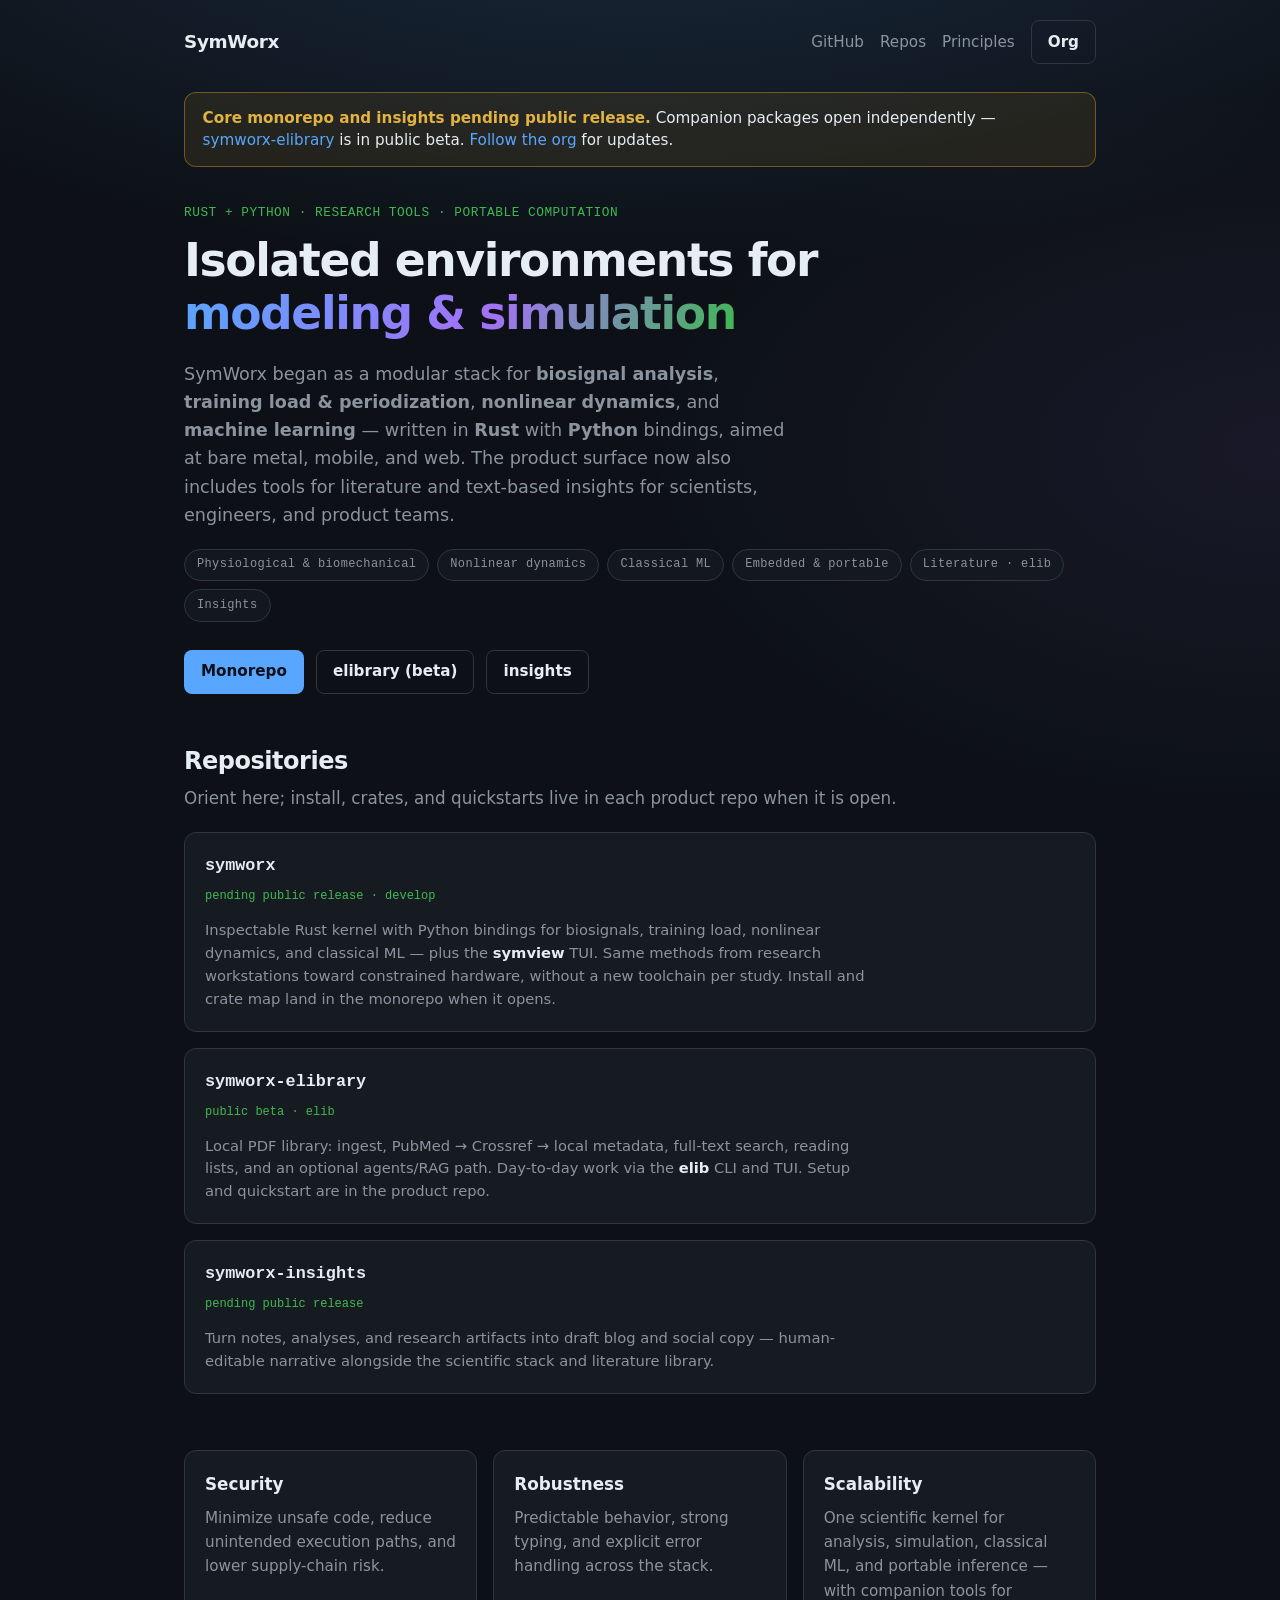
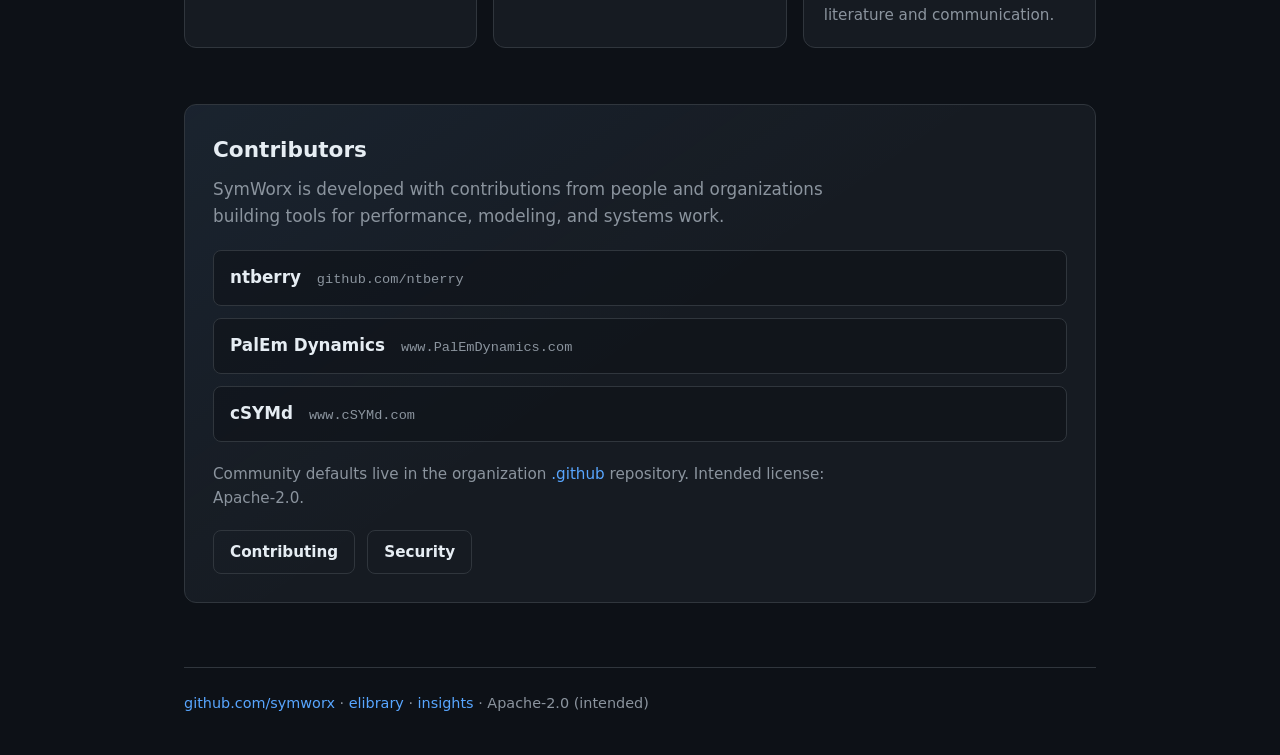
==== commit ba23ab13: "updating org readme" ====
--- a/docs/index.html
+++ b/docs/index.html
@@ -5,7 +5,7 @@
     <meta name="viewport" content="width=device-width, initial-scale=1" />
     <meta
       name="description"
-      content="SymWorx — biosignal analysis, classical ML, nonlinear dynamics, and embedded systems. Rust kernel, Python bindings, and symview TUI."
+      content="SymWorx — biosignal analysis, classical ML, nonlinear dynamics, and companion research tools. Rust kernel, Python bindings, symview TUI, and elib paper library."
     />
     <title>SymWorx</title>
     <link rel="stylesheet" href="styles.css" />
@@ -16,122 +16,104 @@
     <header class="site-header">
       <a class="brand" href="./">SymWorx</a>
       <nav>
-        <a href="https://github.com/symworx/symworx">GitHub</a>
-        <a href="#focus">Focus</a>
-        <a href="#tui">TUI</a>
-        <a href="#crates">Crates</a>
+        <a href="https://github.com/symworx">GitHub</a>
+        <a href="#repos">Repos</a>
+        <a href="#principles">Principles</a>
         <a class="btn" href="https://github.com/symworx">Org</a>
       </nav>
     </header>
 
     <main>
       <aside class="release-banner" role="status">
-        <strong>First public release pending.</strong>
-        The monorepo and APIs are under active development; packaging, docs, and
-        stability guarantees for a public release are not final yet. Product code
-        opens with the first public release —
-        <a href="https://github.com/symworx">follow the org</a> for updates.
+        <strong>Core monorepo and insights pending public release.</strong>
+        Companion packages open independently —
+        <a href="https://github.com/symworx/symworx-elibrary">symworx-elibrary</a>
+        is in public beta.
+        <a href="https://github.com/symworx">Follow the org</a> for updates.
       </aside>
 
       <section class="hero">
-        <p class="eyebrow">Rust + Python · TUI · classical ML</p>
+        <p class="eyebrow">Rust + Python · research tools · portable computation</p>
         <h1>
           Isolated environments for<br />
           <span class="gradient">modeling &amp; simulation</span>
         </h1>
         <p class="lede">
-          SymWorx is a modular computational stack for
-          <strong>biosignal analysis</strong>, <strong>training load</strong>,
-          <strong>nonlinear dynamics</strong>, and <strong>classical ML</strong>
-          — with a Rust kernel, Python bindings, and a keyboard-driven terminal
-          UI (<strong>symview</strong>). Built for research, education, and
-          portable inference from workstations toward the edge.
+          SymWorx began as a modular stack for
+          <strong>biosignal analysis</strong>,
+          <strong>training load &amp; periodization</strong>,
+          <strong>nonlinear dynamics</strong>, and
+          <strong>machine learning</strong> — written in
+          <strong>Rust</strong> with <strong>Python</strong> bindings, aimed at
+          bare metal, mobile, and web. The product surface now also includes
+          tools for literature and text-based insights for scientists, engineers,
+          and product teams.
         </p>
         <p class="focus-tags" aria-label="Focus areas">
           <span>Physiological &amp; biomechanical</span>
+          <span>Nonlinear dynamics</span>
           <span>Classical ML</span>
-          <span>Nonlinear dynamics</span>
-          <span>Embedded systems</span>
-          <span>TUI · symview</span>
+          <span>Embedded &amp; portable</span>
+          <span>Literature · elib</span>
+          <span>Insights</span>
         </p>
         <div class="cta-row">
           <a class="btn primary" href="https://github.com/symworx/symworx">Monorepo</a>
-          <a class="btn ghost" href="#tui">symview TUI</a>
+          <a class="btn ghost" href="https://github.com/symworx/symworx-elibrary">elibrary (beta)</a>
+          <a class="btn ghost" href="https://github.com/symworx/symworx-insights">insights</a>
         </div>
       </section>
 
-      <section class="focus" id="focus" aria-label="Focus areas">
+      <section class="projects" id="repos">
         <div class="section-head">
-          <h2>Focus</h2>
+          <h2>Repositories</h2>
           <p>
-            We put dynamical systems methods, signal processing, and classical
-            ML into one inspectable stack for research workflows and constrained
-            hardware. Build reproducible analyses of biosignals and performance
-            data, quantify nonlinear structure, and train simple models you can
-            export — without bolting together a new stack for each study.
+            Orient here; install, crates, and quickstarts live in each product
+            repo when it is open.
           </p>
         </div>
-        <div class="pillars focus-pillars">
-          <article>
-            <h2>Physiological &amp; biomechanical</h2>
-            <p>
-              Biosignals (PPG, respiration), gait and CPG models, training load
-              and multi-source performance time series, and spatial trajectory
-              analysis.
-            </p>
-          </article>
-          <article>
-            <h2>Classical ML &amp; stats</h2>
-            <p>
-              Logistic (binary/OVR), Naive Bayes, k-NN, rule lists, k-means,
-              metrics/ROC-AUC, plus OLS/Ridge/LDA/PCA behind optional linalg —
-              with model export for C, mobile, and web.
-            </p>
-          </article>
-          <article>
-            <h2>Nonlinear dynamics</h2>
-            <p>
-              RQA, entropy and complexity, embedding, DMD and SINDy, plus signal
-              foundations — filters, peaks, sparse sensing, and Kalman tools.
-            </p>
-          </article>
-          <article>
-            <h2>Embedded &amp; portable</h2>
-            <p>
-              Host-side streaming, a path toward microcontrollers, and the same
-              methods via Python for teaching and rapid prototyping.
-            </p>
-          </article>
-        </div>
+        <ul class="project-grid project-grid-deep">
+          <li>
+            <a href="https://github.com/symworx/symworx">
+              <span class="name">symworx</span>
+              <span class="tag">pending public release · develop</span>
+              <span class="desc"
+                >Inspectable Rust kernel with Python bindings for biosignals,
+                training load, nonlinear dynamics, and classical ML — plus the
+                <strong>symview</strong> TUI. Same methods from research
+                workstations toward constrained hardware, without a new toolchain
+                per study. Install and crate map land in the monorepo when it
+                opens.</span
+              >
+            </a>
+          </li>
+          <li>
+            <a href="https://github.com/symworx/symworx-elibrary">
+              <span class="name">symworx-elibrary</span>
+              <span class="tag">public beta · elib</span>
+              <span class="desc"
+                >Local PDF library: ingest, PubMed → Crossref → local metadata,
+                full-text search, reading lists, and an optional agents/RAG path.
+                Day-to-day work via the <strong>elib</strong> CLI and TUI.
+                Setup and quickstart are in the product repo.</span
+              >
+            </a>
+          </li>
+          <li>
+            <a href="https://github.com/symworx/symworx-insights">
+              <span class="name">symworx-insights</span>
+              <span class="tag">pending public release</span>
+              <span class="desc"
+                >Turn notes, analyses, and research artifacts into draft blog and
+                social copy — human-editable narrative alongside the scientific
+                stack and literature library.</span
+              >
+            </a>
+          </li>
+        </ul>
       </section>
 
-      <section class="community tui-callout" id="tui" aria-label="Terminal UI">
-        <h2>Terminal UI · symview</h2>
-        <p>
-          Day-to-day interactive work runs through
-          <code>symworx-tui</code> (binary <code>symview</code>). From
-          <strong>Home</strong>:
-        </p>
-        <ul class="workflow-list">
-          <li><strong>1 · BioSym</strong> — Import · Explore · Dynamics (RQA) · Generate</li>
-          <li><strong>2 · StatsSym</strong> — Import · <strong>Lab</strong> (classical ML / stats) · Generate</li>
-          <li><strong>3 · LoadSym</strong> — Workouts, calendar trends, load recommendations</li>
-          <li><strong>4 · SpatialSym</strong> — Trajectories, space metrics, decision views</li>
-        </ul>
-        <p class="community-note">
-          When the monorepo is available locally:
-        </p>
-        <pre class="code-block"><code>cargo run -p symworx-tui --bin symview</code></pre>
-        <div class="cta-row">
-          <a
-            class="btn ghost"
-            href="https://github.com/symworx/symworx/tree/develop/crates/symworx-tui"
-            >symworx-tui on develop</a
-          >
-        </div>
-      </section>
-
-      <section class="pillars" aria-label="Principles">
+      <section class="pillars" id="principles" aria-label="Principles">
         <article>
           <h2>Security</h2>
           <p>
@@ -149,109 +131,11 @@
         <article>
           <h2>Scalability</h2>
           <p>
-            One kernel for analysis, simulation, classical ML, and portable
-            inference.
+            One scientific kernel for analysis, simulation, classical ML, and
+            portable inference — with companion tools for literature and
+            communication.
           </p>
         </article>
-      </section>
-
-      <section class="projects" id="crates">
-        <div class="section-head">
-          <h2>Crates</h2>
-          <p>
-            Domain and foundation crates inside
-            <a href="https://github.com/symworx/symworx">symworx/symworx</a>
-            (default branch <code>develop</code>).
-          </p>
-        </div>
-        <ul class="project-grid">
-          <li>
-            <a href="https://github.com/symworx/symworx/tree/develop/crates/symworx-tui">
-              <span class="name">symworx-tui</span>
-              <span class="tag">TUI · symview</span>
-              <span class="desc"
-                >Interactive terminal UI: BioSym, StatsSym ML lab, LoadSym,
-                SpatialSym.</span
-              >
-            </a>
-          </li>
-          <li>
-            <a href="https://github.com/symworx/symworx/tree/develop/crates/symworx-stats">
-              <span class="name">symworx-stats</span>
-              <span class="tag">classical ML</span>
-              <span class="desc"
-                >Stats + ML: logistic, NB, k-NN, rules, k-means, PCA, model
-                export.</span
-              >
-            </a>
-          </li>
-          <li>
-            <a href="https://github.com/symworx/symworx/tree/develop/crates/symworx-biosym">
-              <span class="name">symworx-biosym</span>
-              <span class="tag">biology · biomechanics</span>
-              <span class="desc"
-                >PPG, respiration, gait analysis, and central pattern
-                generators.</span
-              >
-            </a>
-          </li>
-          <li>
-            <a href="https://github.com/symworx/symworx/tree/develop/crates/symworx-loadsym">
-              <span class="name">symworx-loadsym</span>
-              <span class="tag">training load</span>
-              <span class="desc"
-                >ACWR/TSS-style load, FIT, nutrition, and the symload CLI.</span
-              >
-            </a>
-          </li>
-          <li>
-            <a href="https://github.com/symworx/symworx/tree/develop/crates/symworx-dynamics">
-              <span class="name">symworx-dynamics</span>
-              <span class="tag">nonlinear dynamics</span>
-              <span class="desc"
-                >RQA, embedding, entropy, DMD, SINDy, and control tools.</span
-              >
-            </a>
-          </li>
-          <li>
-            <a href="https://github.com/symworx/symworx/tree/develop/crates/symworx-signal">
-              <span class="name">symworx-signal</span>
-              <span class="tag">signal processing</span>
-              <span class="desc"
-                >Filters, peaks, sparse sensing, Kalman family, resampling.</span
-              >
-            </a>
-          </li>
-          <li>
-            <a href="https://github.com/symworx/symworx/tree/develop/crates/symworx-spatialsym">
-              <span class="name">symworx-spatialsym</span>
-              <span class="tag">spatial analysis</span>
-              <span class="desc"
-                >2D trajectories and post-hoc spatial decision modeling.</span
-              >
-            </a>
-          </li>
-          <li>
-            <a href="https://github.com/symworx/symworx/tree/develop/crates/symworx-core">
-              <span class="name">symworx-core</span>
-              <span class="tag">foundation</span>
-              <span class="desc"
-                >Core re-exports and shared utilities across the stack.</span
-              >
-            </a>
-          </li>
-        </ul>
-        <p class="more-crates">
-          Also:
-          <a href="https://github.com/symworx/symworx/tree/develop/crates/symworx-io">io</a>,
-          <a href="https://github.com/symworx/symworx/tree/develop/crates/symworx-embed">embed</a>,
-          <a href="https://github.com/symworx/symworx/tree/develop/crates/symworx-loadsym-db">loadsym-db</a>,
-          <a href="https://github.com/symworx/symworx/tree/develop/crates/symworx-math">math</a>,
-          <a href="https://github.com/symworx/symworx/tree/develop/crates/symworx-backend">backend</a>,
-          <a href="https://github.com/symworx/symworx/tree/develop/crates/symworx-error">error</a>,
-          and
-          <a href="https://github.com/symworx/symworx/tree/develop/bindings/python">Python bindings</a>.
-        </p>
       </section>
 
       <section class="community" id="contributors">
@@ -279,6 +163,7 @@
         <p class="community-note">
           Community defaults live in the organization
           <a href="https://github.com/symworx/.github">.github</a> repository.
+          Intended license: Apache-2.0.
         </p>
         <div class="cta-row">
           <a class="btn ghost" href="https://github.com/symworx/.github/blob/main/.github/CONTRIBUTING.md"
@@ -293,7 +178,11 @@
 
     <footer class="site-footer">
       <p>
-        <a href="https://github.com/symworx/symworx">github.com/symworx/symworx</a>
+        <a href="https://github.com/symworx">github.com/symworx</a>
+        ·
+        <a href="https://github.com/symworx/symworx-elibrary">elibrary</a>
+        ·
+        <a href="https://github.com/symworx/symworx-insights">insights</a>
         · Apache-2.0 (intended)
       </p>
     </footer>
--- a/docs/styles.css
+++ b/docs/styles.css
@@ -365,6 +365,25 @@
   margin-top: 0.35rem;
 }
 
+.project-grid .desc strong {
+  color: var(--text);
+  font-weight: 600;
+}
+
+/* Depth-C cards: full-width pitch blocks that still link out */
+.project-grid-deep {
+  grid-template-columns: 1fr;
+}
+
+.project-grid-deep a {
+  gap: 0.45rem;
+}
+
+.project-grid-deep .desc {
+  max-width: 42rem;
+  line-height: 1.55;
+}
+
 .more-crates {
   margin: -2rem 0 3.5rem;
   color: var(--muted);
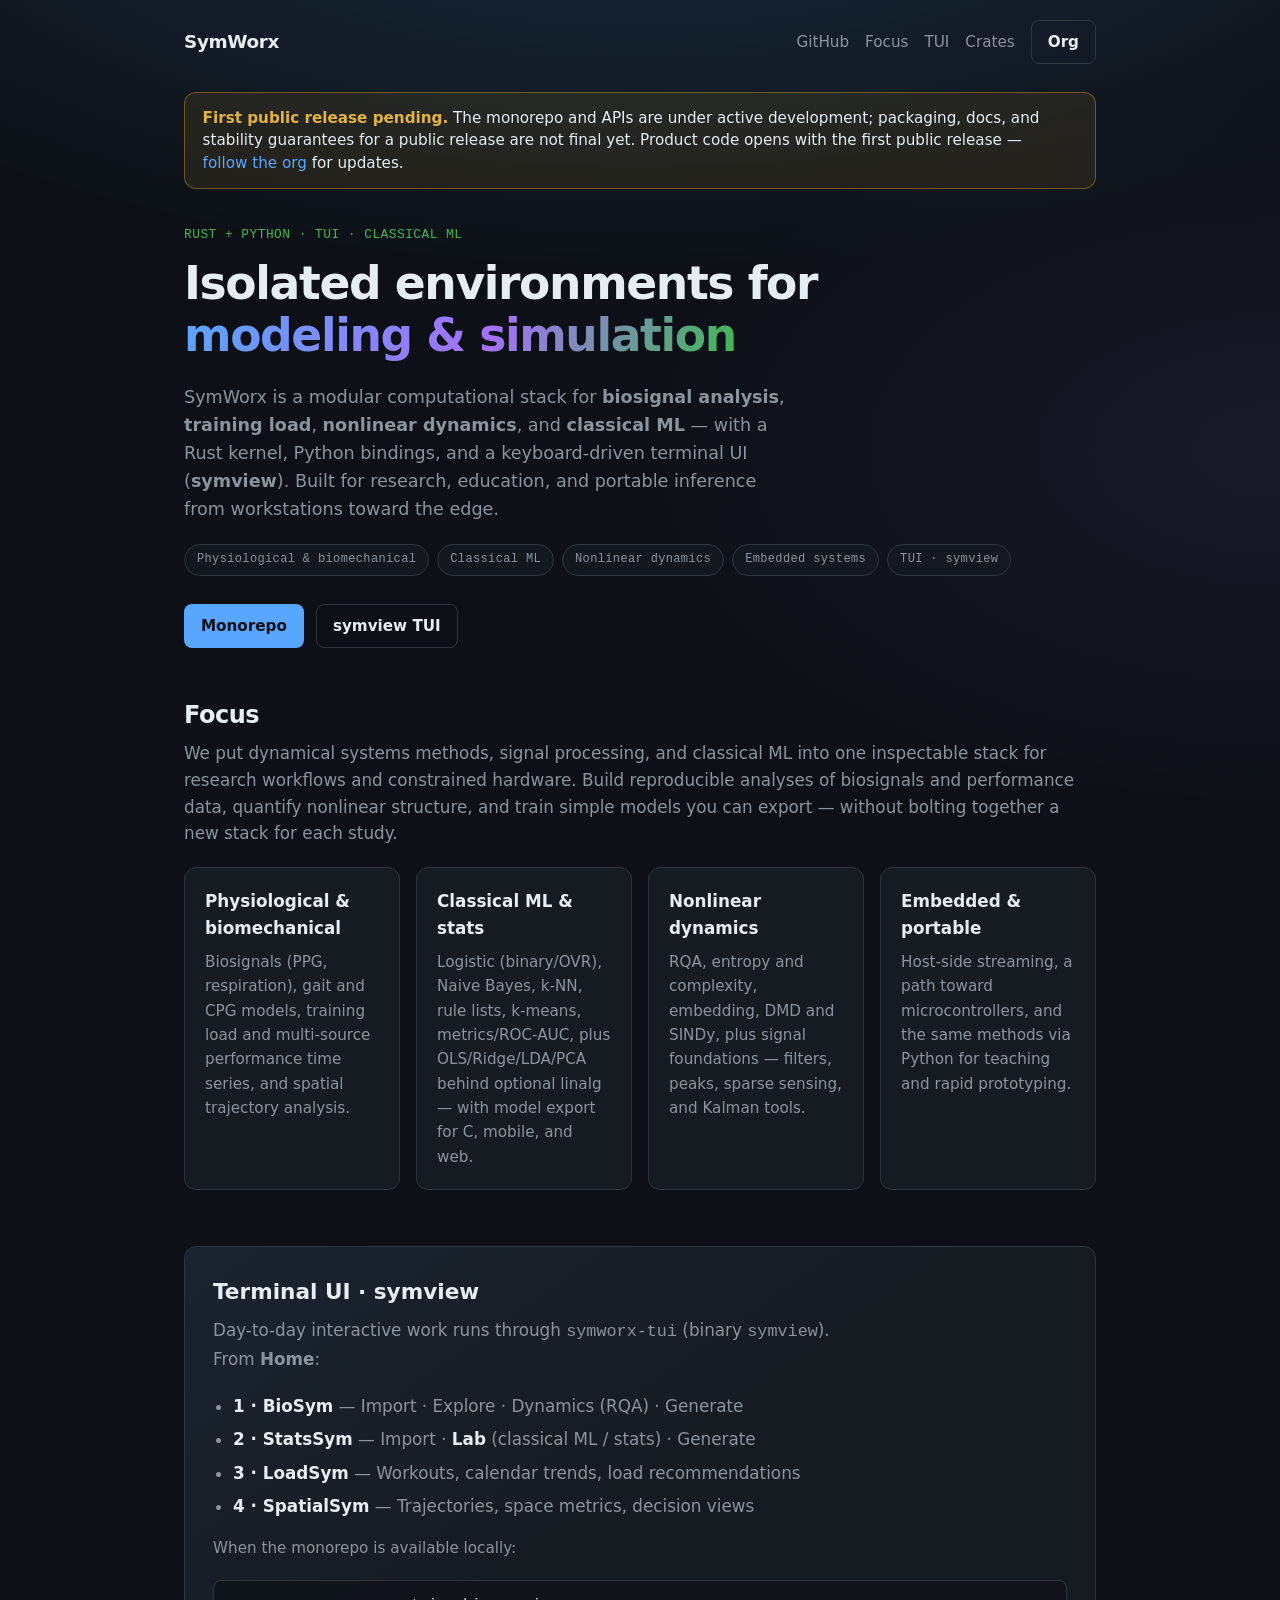
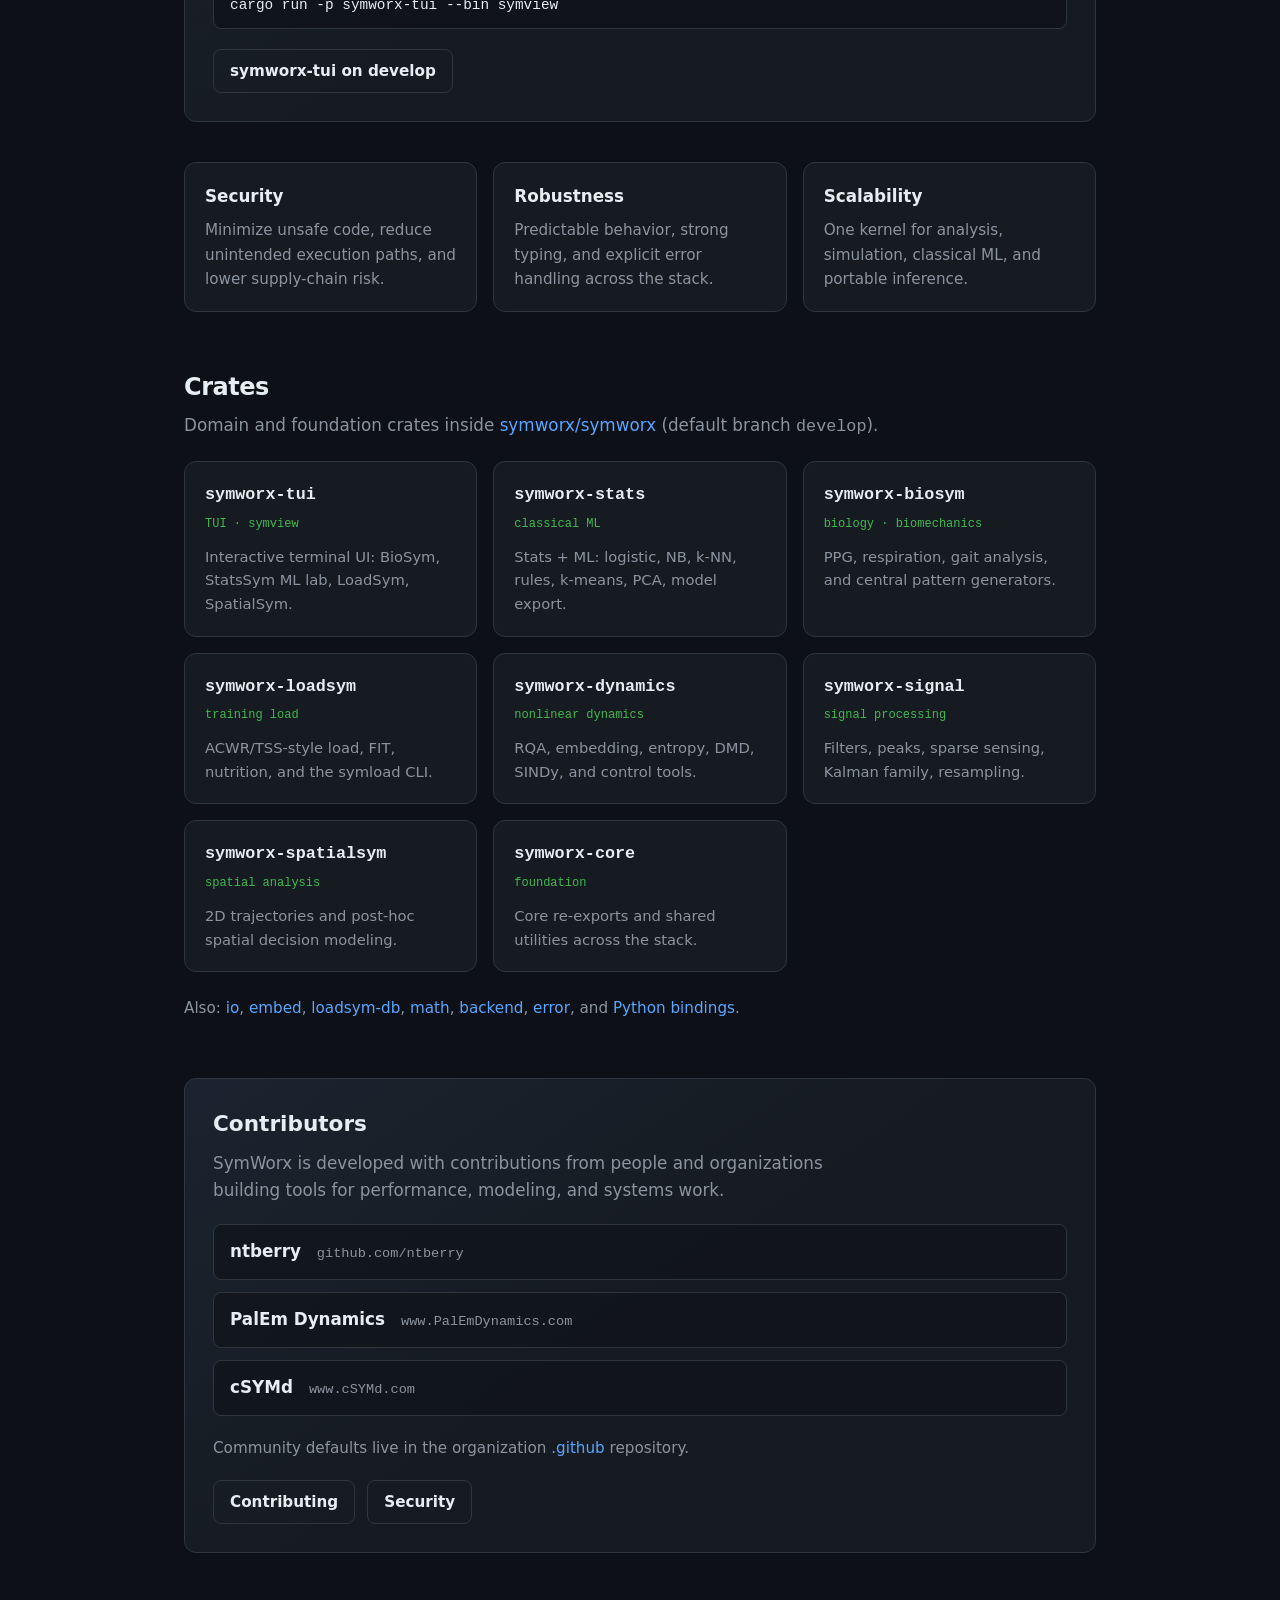
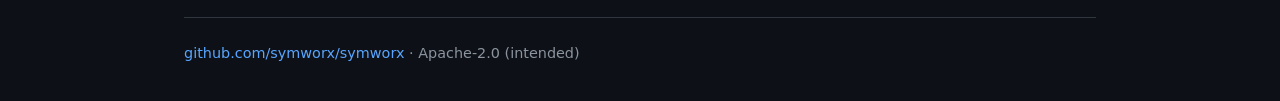
==== commit 00ad16d3: "Restore org profile and Pages to monorepo-focused crate overview Drop multi-product (elibrary/insigh" ====
--- a/docs/index.html
+++ b/docs/index.html
@@ -5,7 +5,7 @@
     <meta name="viewport" content="width=device-width, initial-scale=1" />
     <meta
       name="description"
-      content="SymWorx — biosignal analysis, classical ML, nonlinear dynamics, and companion research tools. Rust kernel, Python bindings, symview TUI, and elib paper library."
+      content="SymWorx — biosignal analysis, classical ML, nonlinear dynamics, and embedded systems. Rust kernel, Python bindings, and symview TUI."
     />
     <title>SymWorx</title>
     <link rel="stylesheet" href="styles.css" />
@@ -16,104 +16,122 @@
     <header class="site-header">
       <a class="brand" href="./">SymWorx</a>
       <nav>
-        <a href="https://github.com/symworx">GitHub</a>
-        <a href="#repos">Repos</a>
-        <a href="#principles">Principles</a>
+        <a href="https://github.com/symworx/symworx">GitHub</a>
+        <a href="#focus">Focus</a>
+        <a href="#tui">TUI</a>
+        <a href="#crates">Crates</a>
         <a class="btn" href="https://github.com/symworx">Org</a>
       </nav>
     </header>
 
     <main>
       <aside class="release-banner" role="status">
-        <strong>Core monorepo and insights pending public release.</strong>
-        Companion packages open independently —
-        <a href="https://github.com/symworx/symworx-elibrary">symworx-elibrary</a>
-        is in public beta.
-        <a href="https://github.com/symworx">Follow the org</a> for updates.
+        <strong>First public release pending.</strong>
+        The monorepo and APIs are under active development; packaging, docs, and
+        stability guarantees for a public release are not final yet. Product code
+        opens with the first public release —
+        <a href="https://github.com/symworx">follow the org</a> for updates.
       </aside>
 
       <section class="hero">
-        <p class="eyebrow">Rust + Python · research tools · portable computation</p>
+        <p class="eyebrow">Rust + Python · TUI · classical ML</p>
         <h1>
           Isolated environments for<br />
           <span class="gradient">modeling &amp; simulation</span>
         </h1>
         <p class="lede">
-          SymWorx began as a modular stack for
-          <strong>biosignal analysis</strong>,
-          <strong>training load &amp; periodization</strong>,
-          <strong>nonlinear dynamics</strong>, and
-          <strong>machine learning</strong> — written in
-          <strong>Rust</strong> with <strong>Python</strong> bindings, aimed at
-          bare metal, mobile, and web. The product surface now also includes
-          tools for literature and text-based insights for scientists, engineers,
-          and product teams.
+          SymWorx is a modular computational stack for
+          <strong>biosignal analysis</strong>, <strong>training load</strong>,
+          <strong>nonlinear dynamics</strong>, and <strong>classical ML</strong>
+          — with a Rust kernel, Python bindings, and a keyboard-driven terminal
+          UI (<strong>symview</strong>). Built for research, education, and
+          portable inference from workstations toward the edge.
         </p>
         <p class="focus-tags" aria-label="Focus areas">
           <span>Physiological &amp; biomechanical</span>
+          <span>Classical ML</span>
           <span>Nonlinear dynamics</span>
-          <span>Classical ML</span>
-          <span>Embedded &amp; portable</span>
-          <span>Literature · elib</span>
-          <span>Insights</span>
+          <span>Embedded systems</span>
+          <span>TUI · symview</span>
         </p>
         <div class="cta-row">
           <a class="btn primary" href="https://github.com/symworx/symworx">Monorepo</a>
-          <a class="btn ghost" href="https://github.com/symworx/symworx-elibrary">elibrary (beta)</a>
-          <a class="btn ghost" href="https://github.com/symworx/symworx-insights">insights</a>
-        </div>
-      </section>
-
-      <section class="projects" id="repos">
+          <a class="btn ghost" href="#tui">symview TUI</a>
+        </div>
+      </section>
+
+      <section class="focus" id="focus" aria-label="Focus areas">
         <div class="section-head">
-          <h2>Repositories</h2>
-          <p>
-            Orient here; install, crates, and quickstarts live in each product
-            repo when it is open.
-          </p>
-        </div>
-        <ul class="project-grid project-grid-deep">
-          <li>
-            <a href="https://github.com/symworx/symworx">
-              <span class="name">symworx</span>
-              <span class="tag">pending public release · develop</span>
-              <span class="desc"
-                >Inspectable Rust kernel with Python bindings for biosignals,
-                training load, nonlinear dynamics, and classical ML — plus the
-                <strong>symview</strong> TUI. Same methods from research
-                workstations toward constrained hardware, without a new toolchain
-                per study. Install and crate map land in the monorepo when it
-                opens.</span
-              >
-            </a>
-          </li>
-          <li>
-            <a href="https://github.com/symworx/symworx-elibrary">
-              <span class="name">symworx-elibrary</span>
-              <span class="tag">public beta · elib</span>
-              <span class="desc"
-                >Local PDF library: ingest, PubMed → Crossref → local metadata,
-                full-text search, reading lists, and an optional agents/RAG path.
-                Day-to-day work via the <strong>elib</strong> CLI and TUI.
-                Setup and quickstart are in the product repo.</span
-              >
-            </a>
-          </li>
-          <li>
-            <a href="https://github.com/symworx/symworx-insights">
-              <span class="name">symworx-insights</span>
-              <span class="tag">pending public release</span>
-              <span class="desc"
-                >Turn notes, analyses, and research artifacts into draft blog and
-                social copy — human-editable narrative alongside the scientific
-                stack and literature library.</span
-              >
-            </a>
-          </li>
+          <h2>Focus</h2>
+          <p>
+            We put dynamical systems methods, signal processing, and classical
+            ML into one inspectable stack for research workflows and constrained
+            hardware. Build reproducible analyses of biosignals and performance
+            data, quantify nonlinear structure, and train simple models you can
+            export — without bolting together a new stack for each study.
+          </p>
+        </div>
+        <div class="pillars focus-pillars">
+          <article>
+            <h2>Physiological &amp; biomechanical</h2>
+            <p>
+              Biosignals (PPG, respiration), gait and CPG models, training load
+              and multi-source performance time series, and spatial trajectory
+              analysis.
+            </p>
+          </article>
+          <article>
+            <h2>Classical ML &amp; stats</h2>
+            <p>
+              Logistic (binary/OVR), Naive Bayes, k-NN, rule lists, k-means,
+              metrics/ROC-AUC, plus OLS/Ridge/LDA/PCA behind optional linalg —
+              with model export for C, mobile, and web.
+            </p>
+          </article>
+          <article>
+            <h2>Nonlinear dynamics</h2>
+            <p>
+              RQA, entropy and complexity, embedding, DMD and SINDy, plus signal
+              foundations — filters, peaks, sparse sensing, and Kalman tools.
+            </p>
+          </article>
+          <article>
+            <h2>Embedded &amp; portable</h2>
+            <p>
+              Host-side streaming, a path toward microcontrollers, and the same
+              methods via Python for teaching and rapid prototyping.
+            </p>
+          </article>
+        </div>
+      </section>
+
+      <section class="community tui-callout" id="tui" aria-label="Terminal UI">
+        <h2>Terminal UI · symview</h2>
+        <p>
+          Day-to-day interactive work runs through
+          <code>symworx-tui</code> (binary <code>symview</code>). From
+          <strong>Home</strong>:
+        </p>
+        <ul class="workflow-list">
+          <li><strong>1 · BioSym</strong> — Import · Explore · Dynamics (RQA) · Generate</li>
+          <li><strong>2 · StatsSym</strong> — Import · <strong>Lab</strong> (classical ML / stats) · Generate</li>
+          <li><strong>3 · LoadSym</strong> — Workouts, calendar trends, load recommendations</li>
+          <li><strong>4 · SpatialSym</strong> — Trajectories, space metrics, decision views</li>
         </ul>
-      </section>
-
-      <section class="pillars" id="principles" aria-label="Principles">
+        <p class="community-note">
+          When the monorepo is available locally:
+        </p>
+        <pre class="code-block"><code>cargo run -p symworx-tui --bin symview</code></pre>
+        <div class="cta-row">
+          <a
+            class="btn ghost"
+            href="https://github.com/symworx/symworx/tree/develop/crates/symworx-tui"
+            >symworx-tui on develop</a
+          >
+        </div>
+      </section>
+
+      <section class="pillars" aria-label="Principles">
         <article>
           <h2>Security</h2>
           <p>
@@ -131,11 +149,109 @@
         <article>
           <h2>Scalability</h2>
           <p>
-            One scientific kernel for analysis, simulation, classical ML, and
-            portable inference — with companion tools for literature and
-            communication.
+            One kernel for analysis, simulation, classical ML, and portable
+            inference.
           </p>
         </article>
+      </section>
+
+      <section class="projects" id="crates">
+        <div class="section-head">
+          <h2>Crates</h2>
+          <p>
+            Domain and foundation crates inside
+            <a href="https://github.com/symworx/symworx">symworx/symworx</a>
+            (default branch <code>develop</code>).
+          </p>
+        </div>
+        <ul class="project-grid">
+          <li>
+            <a href="https://github.com/symworx/symworx/tree/develop/crates/symworx-tui">
+              <span class="name">symworx-tui</span>
+              <span class="tag">TUI · symview</span>
+              <span class="desc"
+                >Interactive terminal UI: BioSym, StatsSym ML lab, LoadSym,
+                SpatialSym.</span
+              >
+            </a>
+          </li>
+          <li>
+            <a href="https://github.com/symworx/symworx/tree/develop/crates/symworx-stats">
+              <span class="name">symworx-stats</span>
+              <span class="tag">classical ML</span>
+              <span class="desc"
+                >Stats + ML: logistic, NB, k-NN, rules, k-means, PCA, model
+                export.</span
+              >
+            </a>
+          </li>
+          <li>
+            <a href="https://github.com/symworx/symworx/tree/develop/crates/symworx-biosym">
+              <span class="name">symworx-biosym</span>
+              <span class="tag">biology · biomechanics</span>
+              <span class="desc"
+                >PPG, respiration, gait analysis, and central pattern
+                generators.</span
+              >
+            </a>
+          </li>
+          <li>
+            <a href="https://github.com/symworx/symworx/tree/develop/crates/symworx-loadsym">
+              <span class="name">symworx-loadsym</span>
+              <span class="tag">training load</span>
+              <span class="desc"
+                >ACWR/TSS-style load, FIT, nutrition, and the symload CLI.</span
+              >
+            </a>
+          </li>
+          <li>
+            <a href="https://github.com/symworx/symworx/tree/develop/crates/symworx-dynamics">
+              <span class="name">symworx-dynamics</span>
+              <span class="tag">nonlinear dynamics</span>
+              <span class="desc"
+                >RQA, embedding, entropy, DMD, SINDy, and control tools.</span
+              >
+            </a>
+          </li>
+          <li>
+            <a href="https://github.com/symworx/symworx/tree/develop/crates/symworx-signal">
+              <span class="name">symworx-signal</span>
+              <span class="tag">signal processing</span>
+              <span class="desc"
+                >Filters, peaks, sparse sensing, Kalman family, resampling.</span
+              >
+            </a>
+          </li>
+          <li>
+            <a href="https://github.com/symworx/symworx/tree/develop/crates/symworx-spatialsym">
+              <span class="name">symworx-spatialsym</span>
+              <span class="tag">spatial analysis</span>
+              <span class="desc"
+                >2D trajectories and post-hoc spatial decision modeling.</span
+              >
+            </a>
+          </li>
+          <li>
+            <a href="https://github.com/symworx/symworx/tree/develop/crates/symworx-core">
+              <span class="name">symworx-core</span>
+              <span class="tag">foundation</span>
+              <span class="desc"
+                >Core re-exports and shared utilities across the stack.</span
+              >
+            </a>
+          </li>
+        </ul>
+        <p class="more-crates">
+          Also:
+          <a href="https://github.com/symworx/symworx/tree/develop/crates/symworx-io">io</a>,
+          <a href="https://github.com/symworx/symworx/tree/develop/crates/symworx-embed">embed</a>,
+          <a href="https://github.com/symworx/symworx/tree/develop/crates/symworx-loadsym-db">loadsym-db</a>,
+          <a href="https://github.com/symworx/symworx/tree/develop/crates/symworx-math">math</a>,
+          <a href="https://github.com/symworx/symworx/tree/develop/crates/symworx-backend">backend</a>,
+          <a href="https://github.com/symworx/symworx/tree/develop/crates/symworx-error">error</a>,
+          and
+          <a href="https://github.com/symworx/symworx/tree/develop/bindings/python">Python bindings</a>.
+        </p>
       </section>
 
       <section class="community" id="contributors">
@@ -163,7 +279,6 @@
         <p class="community-note">
           Community defaults live in the organization
           <a href="https://github.com/symworx/.github">.github</a> repository.
-          Intended license: Apache-2.0.
         </p>
         <div class="cta-row">
           <a class="btn ghost" href="https://github.com/symworx/.github/blob/main/.github/CONTRIBUTING.md"
@@ -178,11 +293,7 @@
 
     <footer class="site-footer">
       <p>
-        <a href="https://github.com/symworx">github.com/symworx</a>
-        ·
-        <a href="https://github.com/symworx/symworx-elibrary">elibrary</a>
-        ·
-        <a href="https://github.com/symworx/symworx-insights">insights</a>
+        <a href="https://github.com/symworx/symworx">github.com/symworx/symworx</a>
         · Apache-2.0 (intended)
       </p>
     </footer>
--- a/docs/styles.css
+++ b/docs/styles.css
@@ -370,20 +370,6 @@
   font-weight: 600;
 }
 
-/* Depth-C cards: full-width pitch blocks that still link out */
-.project-grid-deep {
-  grid-template-columns: 1fr;
-}
-
-.project-grid-deep a {
-  gap: 0.45rem;
-}
-
-.project-grid-deep .desc {
-  max-width: 42rem;
-  line-height: 1.55;
-}
-
 .more-crates {
   margin: -2rem 0 3.5rem;
   color: var(--muted);
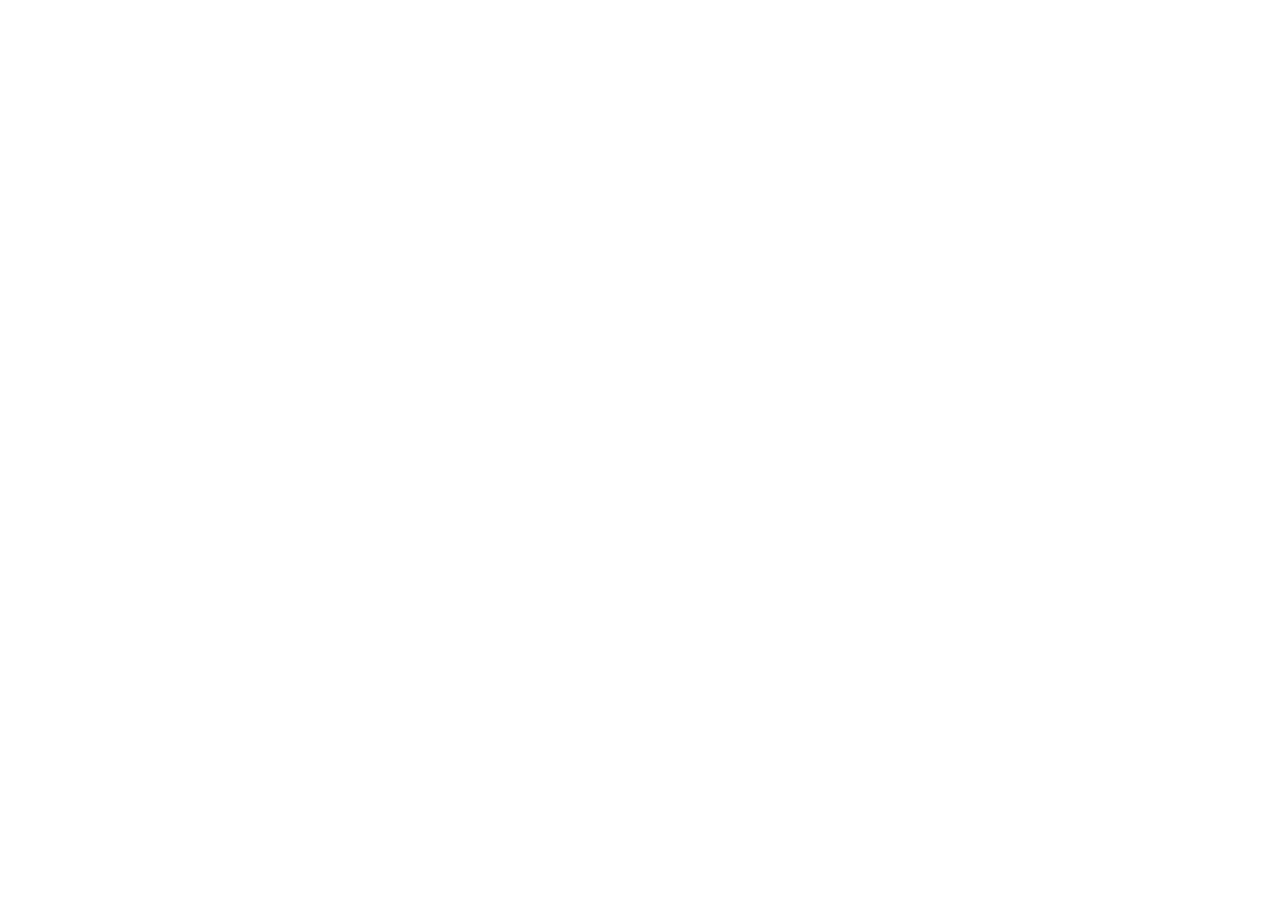
==== commit 187aede5: "chore: redirect org Pages to /SymWorx and drop stale catalog copy The analysis project site lives at" ====
--- a/docs/index.html
+++ b/docs/index.html
@@ -2,300 +2,17 @@
 <html lang="en">
   <head>
     <meta charset="utf-8" />
-    <meta name="viewport" content="width=device-width, initial-scale=1" />
-    <meta
-      name="description"
-      content="SymWorx — biosignal analysis, classical ML, nonlinear dynamics, and embedded systems. Rust kernel, Python bindings, and symview TUI."
-    />
-    <title>SymWorx</title>
-    <link rel="stylesheet" href="styles.css" />
-    <link rel="icon" href="data:image/svg+xml,%3Csvg xmlns='http://www.w3.org/2000/svg' viewBox='0 0 32 32'%3E%3Crect width='32' height='32' rx='8' fill='%230d1117'/%3E%3Cpath d='M8 22 L16 8 L24 22 Z' fill='none' stroke='%2358a6ff' stroke-width='2'/%3E%3Ccircle cx='16' cy='18' r='2' fill='%233fb950'/%3E%3C/svg%3E" />
+    <meta http-equiv="refresh" content="0; url=https://symworx.github.io/symworx/" />
+    <link rel="canonical" href="https://symworx.github.io/symworx/" />
+    <title>/SymWorx</title>
+    <script>
+      location.replace("https://symworx.github.io/symworx/");
+    </script>
   </head>
   <body>
-    <div class="bg" aria-hidden="true"></div>
-    <header class="site-header">
-      <a class="brand" href="./">SymWorx</a>
-      <nav>
-        <a href="https://github.com/symworx/symworx">GitHub</a>
-        <a href="#focus">Focus</a>
-        <a href="#tui">TUI</a>
-        <a href="#crates">Crates</a>
-        <a class="btn" href="https://github.com/symworx">Org</a>
-      </nav>
-    </header>
-
-    <main>
-      <aside class="release-banner" role="status">
-        <strong>First public release pending.</strong>
-        The monorepo and APIs are under active development; packaging, docs, and
-        stability guarantees for a public release are not final yet. Product code
-        opens with the first public release —
-        <a href="https://github.com/symworx">follow the org</a> for updates.
-      </aside>
-
-      <section class="hero">
-        <p class="eyebrow">Rust + Python · TUI · classical ML</p>
-        <h1>
-          Isolated environments for<br />
-          <span class="gradient">modeling &amp; simulation</span>
-        </h1>
-        <p class="lede">
-          SymWorx is a modular computational stack for
-          <strong>biosignal analysis</strong>, <strong>training load</strong>,
-          <strong>nonlinear dynamics</strong>, and <strong>classical ML</strong>
-          — with a Rust kernel, Python bindings, and a keyboard-driven terminal
-          UI (<strong>symview</strong>). Built for research, education, and
-          portable inference from workstations toward the edge.
-        </p>
-        <p class="focus-tags" aria-label="Focus areas">
-          <span>Physiological &amp; biomechanical</span>
-          <span>Classical ML</span>
-          <span>Nonlinear dynamics</span>
-          <span>Embedded systems</span>
-          <span>TUI · symview</span>
-        </p>
-        <div class="cta-row">
-          <a class="btn primary" href="https://github.com/symworx/symworx">Monorepo</a>
-          <a class="btn ghost" href="#tui">symview TUI</a>
-        </div>
-      </section>
-
-      <section class="focus" id="focus" aria-label="Focus areas">
-        <div class="section-head">
-          <h2>Focus</h2>
-          <p>
-            We put dynamical systems methods, signal processing, and classical
-            ML into one inspectable stack for research workflows and constrained
-            hardware. Build reproducible analyses of biosignals and performance
-            data, quantify nonlinear structure, and train simple models you can
-            export — without bolting together a new stack for each study.
-          </p>
-        </div>
-        <div class="pillars focus-pillars">
-          <article>
-            <h2>Physiological &amp; biomechanical</h2>
-            <p>
-              Biosignals (PPG, respiration), gait and CPG models, training load
-              and multi-source performance time series, and spatial trajectory
-              analysis.
-            </p>
-          </article>
-          <article>
-            <h2>Classical ML &amp; stats</h2>
-            <p>
-              Logistic (binary/OVR), Naive Bayes, k-NN, rule lists, k-means,
-              metrics/ROC-AUC, plus OLS/Ridge/LDA/PCA behind optional linalg —
-              with model export for C, mobile, and web.
-            </p>
-          </article>
-          <article>
-            <h2>Nonlinear dynamics</h2>
-            <p>
-              RQA, entropy and complexity, embedding, DMD and SINDy, plus signal
-              foundations — filters, peaks, sparse sensing, and Kalman tools.
-            </p>
-          </article>
-          <article>
-            <h2>Embedded &amp; portable</h2>
-            <p>
-              Host-side streaming, a path toward microcontrollers, and the same
-              methods via Python for teaching and rapid prototyping.
-            </p>
-          </article>
-        </div>
-      </section>
-
-      <section class="community tui-callout" id="tui" aria-label="Terminal UI">
-        <h2>Terminal UI · symview</h2>
-        <p>
-          Day-to-day interactive work runs through
-          <code>symworx-tui</code> (binary <code>symview</code>). From
-          <strong>Home</strong>:
-        </p>
-        <ul class="workflow-list">
-          <li><strong>1 · BioSym</strong> — Import · Explore · Dynamics (RQA) · Generate</li>
-          <li><strong>2 · StatsSym</strong> — Import · <strong>Lab</strong> (classical ML / stats) · Generate</li>
-          <li><strong>3 · LoadSym</strong> — Workouts, calendar trends, load recommendations</li>
-          <li><strong>4 · SpatialSym</strong> — Trajectories, space metrics, decision views</li>
-        </ul>
-        <p class="community-note">
-          When the monorepo is available locally:
-        </p>
-        <pre class="code-block"><code>cargo run -p symworx-tui --bin symview</code></pre>
-        <div class="cta-row">
-          <a
-            class="btn ghost"
-            href="https://github.com/symworx/symworx/tree/develop/crates/symworx-tui"
-            >symworx-tui on develop</a
-          >
-        </div>
-      </section>
-
-      <section class="pillars" aria-label="Principles">
-        <article>
-          <h2>Security</h2>
-          <p>
-            Minimize unsafe code, reduce unintended execution paths, and lower
-            supply-chain risk.
-          </p>
-        </article>
-        <article>
-          <h2>Robustness</h2>
-          <p>
-            Predictable behavior, strong typing, and explicit error handling
-            across the stack.
-          </p>
-        </article>
-        <article>
-          <h2>Scalability</h2>
-          <p>
-            One kernel for analysis, simulation, classical ML, and portable
-            inference.
-          </p>
-        </article>
-      </section>
-
-      <section class="projects" id="crates">
-        <div class="section-head">
-          <h2>Crates</h2>
-          <p>
-            Domain and foundation crates inside
-            <a href="https://github.com/symworx/symworx">symworx/symworx</a>
-            (default branch <code>develop</code>).
-          </p>
-        </div>
-        <ul class="project-grid">
-          <li>
-            <a href="https://github.com/symworx/symworx/tree/develop/crates/symworx-tui">
-              <span class="name">symworx-tui</span>
-              <span class="tag">TUI · symview</span>
-              <span class="desc"
-                >Interactive terminal UI: BioSym, StatsSym ML lab, LoadSym,
-                SpatialSym.</span
-              >
-            </a>
-          </li>
-          <li>
-            <a href="https://github.com/symworx/symworx/tree/develop/crates/symworx-stats">
-              <span class="name">symworx-stats</span>
-              <span class="tag">classical ML</span>
-              <span class="desc"
-                >Stats + ML: logistic, NB, k-NN, rules, k-means, PCA, model
-                export.</span
-              >
-            </a>
-          </li>
-          <li>
-            <a href="https://github.com/symworx/symworx/tree/develop/crates/symworx-biosym">
-              <span class="name">symworx-biosym</span>
-              <span class="tag">biology · biomechanics</span>
-              <span class="desc"
-                >PPG, respiration, gait analysis, and central pattern
-                generators.</span
-              >
-            </a>
-          </li>
-          <li>
-            <a href="https://github.com/symworx/symworx/tree/develop/crates/symworx-loadsym">
-              <span class="name">symworx-loadsym</span>
-              <span class="tag">training load</span>
-              <span class="desc"
-                >ACWR/TSS-style load, FIT, nutrition, and the symload CLI.</span
-              >
-            </a>
-          </li>
-          <li>
-            <a href="https://github.com/symworx/symworx/tree/develop/crates/symworx-dynamics">
-              <span class="name">symworx-dynamics</span>
-              <span class="tag">nonlinear dynamics</span>
-              <span class="desc"
-                >RQA, embedding, entropy, DMD, SINDy, and control tools.</span
-              >
-            </a>
-          </li>
-          <li>
-            <a href="https://github.com/symworx/symworx/tree/develop/crates/symworx-signal">
-              <span class="name">symworx-signal</span>
-              <span class="tag">signal processing</span>
-              <span class="desc"
-                >Filters, peaks, sparse sensing, Kalman family, resampling.</span
-              >
-            </a>
-          </li>
-          <li>
-            <a href="https://github.com/symworx/symworx/tree/develop/crates/symworx-spatialsym">
-              <span class="name">symworx-spatialsym</span>
-              <span class="tag">spatial analysis</span>
-              <span class="desc"
-                >2D trajectories and post-hoc spatial decision modeling.</span
-              >
-            </a>
-          </li>
-          <li>
-            <a href="https://github.com/symworx/symworx/tree/develop/crates/symworx-core">
-              <span class="name">symworx-core</span>
-              <span class="tag">foundation</span>
-              <span class="desc"
-                >Core re-exports and shared utilities across the stack.</span
-              >
-            </a>
-          </li>
-        </ul>
-        <p class="more-crates">
-          Also:
-          <a href="https://github.com/symworx/symworx/tree/develop/crates/symworx-io">io</a>,
-          <a href="https://github.com/symworx/symworx/tree/develop/crates/symworx-embed">embed</a>,
-          <a href="https://github.com/symworx/symworx/tree/develop/crates/symworx-loadsym-db">loadsym-db</a>,
-          <a href="https://github.com/symworx/symworx/tree/develop/crates/symworx-math">math</a>,
-          <a href="https://github.com/symworx/symworx/tree/develop/crates/symworx-backend">backend</a>,
-          <a href="https://github.com/symworx/symworx/tree/develop/crates/symworx-error">error</a>,
-          and
-          <a href="https://github.com/symworx/symworx/tree/develop/bindings/python">Python bindings</a>.
-        </p>
-      </section>
-
-      <section class="community" id="contributors">
-        <h2>Contributors</h2>
-        <p>
-          SymWorx is developed with contributions from people and organizations
-          building tools for performance, modeling, and systems work.
-        </p>
-        <ul class="contributor-list">
-          <li>
-            <a href="https://github.com/ntberry" rel="noopener noreferrer">ntberry</a>
-            <span class="url">github.com/ntberry</span>
-          </li>
-          <li>
-            <a href="https://www.PalEmDynamics.com" rel="noopener noreferrer"
-              >PalEm Dynamics</a
-            >
-            <span class="url">www.PalEmDynamics.com</span>
-          </li>
-          <li>
-            <a href="https://www.cSYMd.com" rel="noopener noreferrer">cSYMd</a>
-            <span class="url">www.cSYMd.com</span>
-          </li>
-        </ul>
-        <p class="community-note">
-          Community defaults live in the organization
-          <a href="https://github.com/symworx/.github">.github</a> repository.
-        </p>
-        <div class="cta-row">
-          <a class="btn ghost" href="https://github.com/symworx/.github/blob/main/.github/CONTRIBUTING.md"
-            >Contributing</a
-          >
-          <a class="btn ghost" href="https://github.com/symworx/.github/blob/main/.github/SECURITY.md"
-            >Security</a
-          >
-        </div>
-      </section>
-    </main>
-
-    <footer class="site-footer">
-      <p>
-        <a href="https://github.com/symworx/symworx">github.com/symworx/symworx</a>
-        · Apache-2.0 (intended)
-      </p>
-    </footer>
+    <p>
+      The analysis project site is
+      <a href="https://symworx.github.io/symworx/">/SymWorx</a>.
+    </p>
   </body>
 </html>
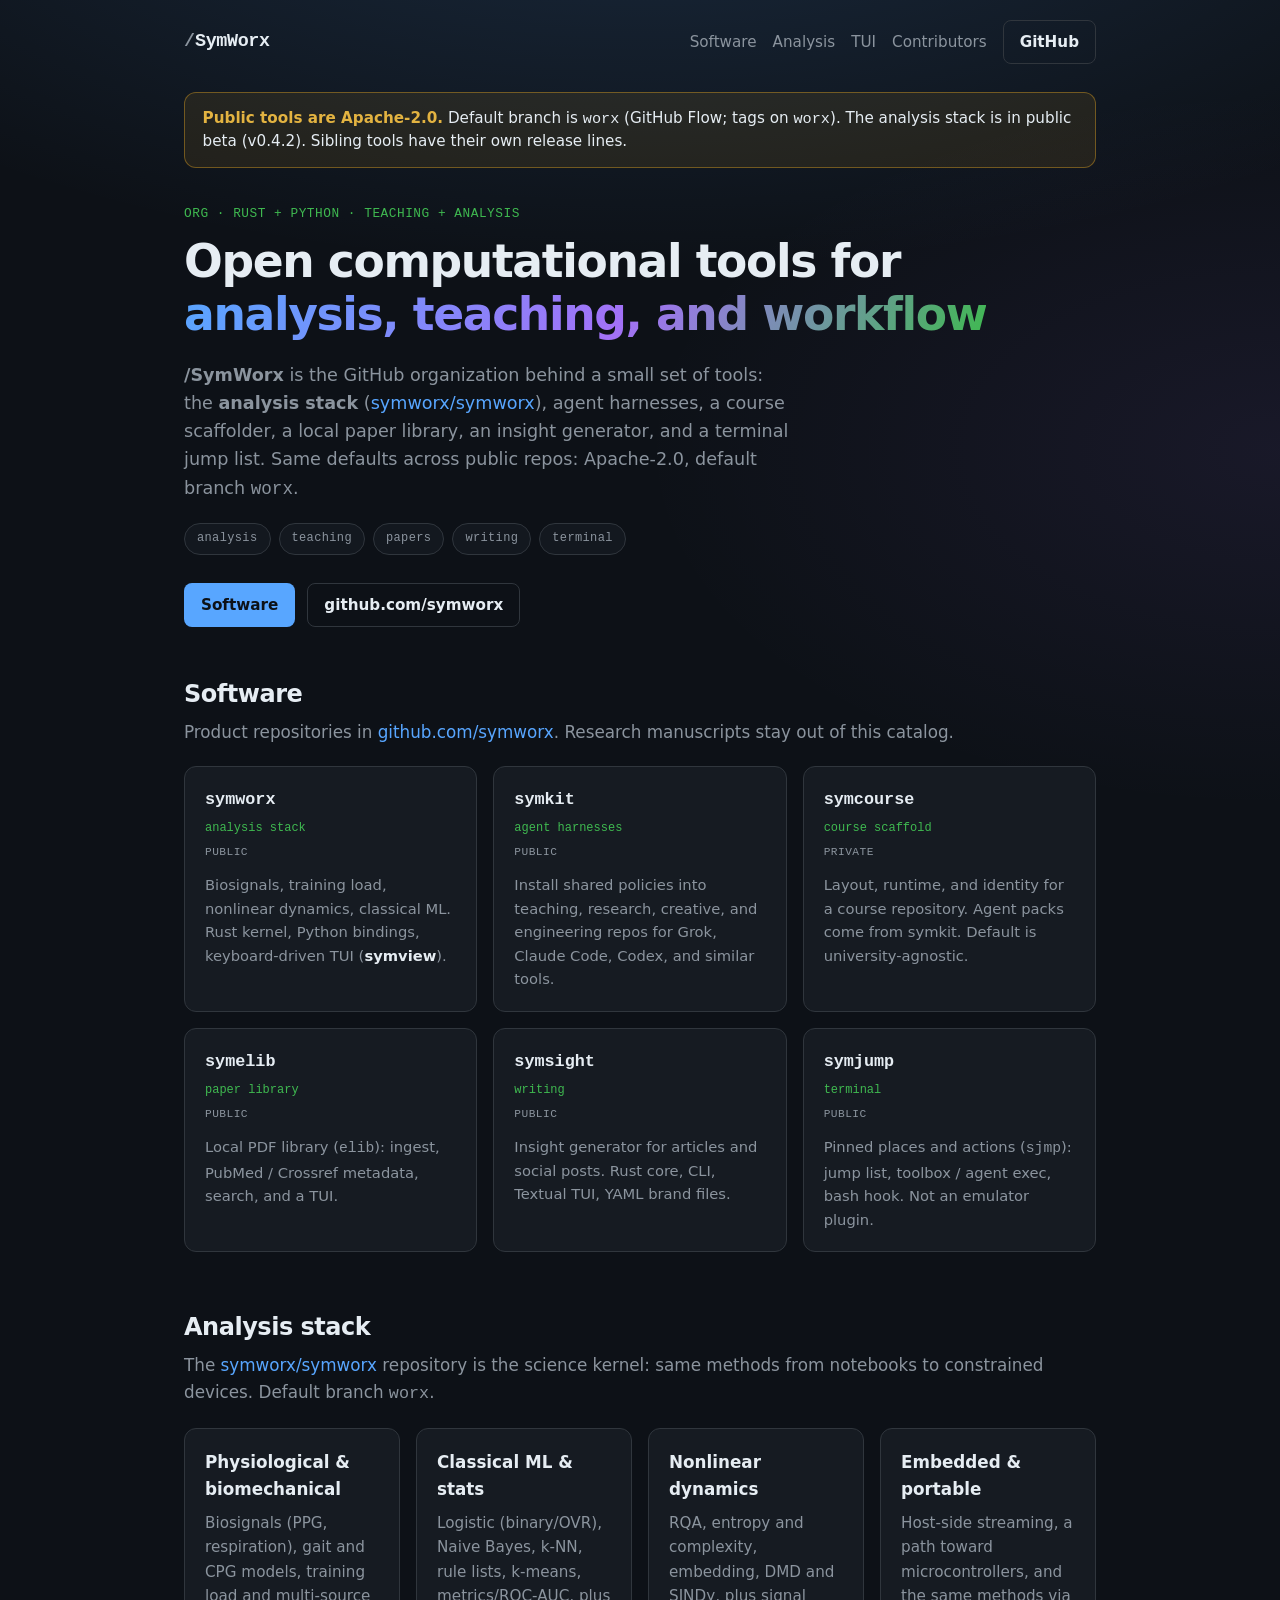
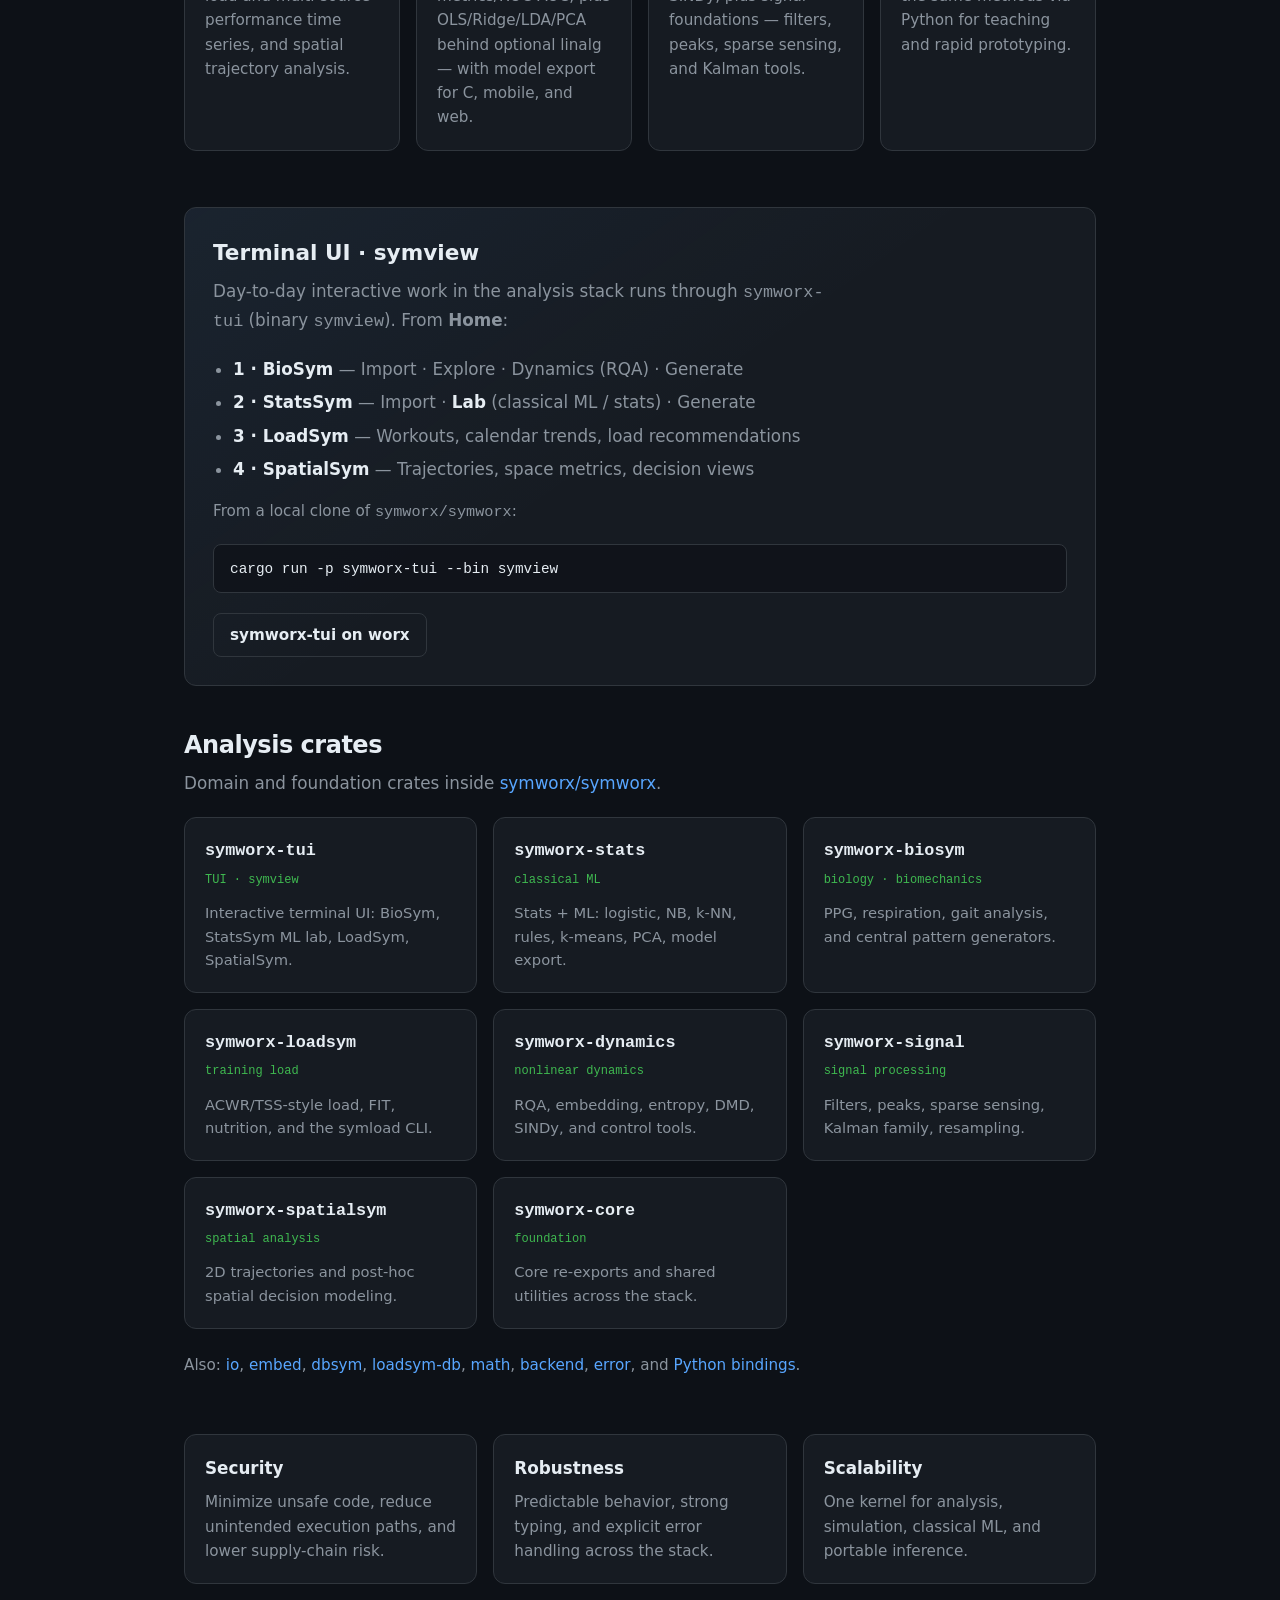
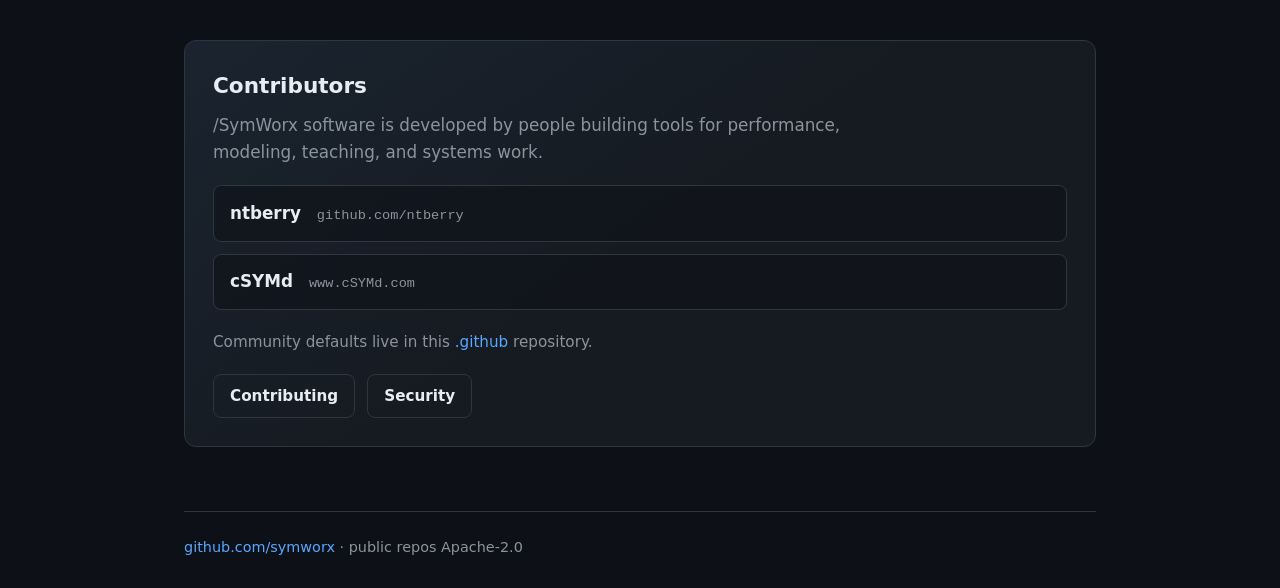
==== commit de430424: "chore: org Pages catalog for all /SymWorx software Keep GitHub Pages on this .github repo. Replace t" ====
--- a/docs/index.html
+++ b/docs/index.html
@@ -2,17 +2,371 @@
 <html lang="en">
   <head>
     <meta charset="utf-8" />
-    <meta http-equiv="refresh" content="0; url=https://symworx.github.io/symworx/" />
-    <link rel="canonical" href="https://symworx.github.io/symworx/" />
+    <meta name="viewport" content="width=device-width, initial-scale=1" />
+    <meta
+      name="description"
+      content="/SymWorx — open computational tools for biosignal analysis, teaching, and the supporting toolchain."
+    />
     <title>/SymWorx</title>
-    <script>
-      location.replace("https://symworx.github.io/symworx/");
-    </script>
+    <link rel="stylesheet" href="styles.css" />
+    <link rel="icon" href="data:image/svg+xml,%3Csvg xmlns='http://www.w3.org/2000/svg' viewBox='0 0 32 32'%3E%3Crect width='32' height='32' rx='8' fill='%230d1117'/%3E%3Cpath d='M8 22 L16 8 L24 22 Z' fill='none' stroke='%2358a6ff' stroke-width='2'/%3E%3Ccircle cx='16' cy='18' r='2' fill='%233fb950'/%3E%3C/svg%3E" />
   </head>
   <body>
-    <p>
-      The analysis project site is
-      <a href="https://symworx.github.io/symworx/">/SymWorx</a>.
-    </p>
+    <div class="bg" aria-hidden="true"></div>
+    <header class="site-header">
+      <a class="brand" href="./"><span class="slash">/</span>SymWorx</a>
+      <nav>
+        <a href="#software">Software</a>
+        <a href="#analysis">Analysis</a>
+        <a href="#tui">TUI</a>
+        <a href="#contributors">Contributors</a>
+        <a class="btn" href="https://github.com/symworx">GitHub</a>
+      </nav>
+    </header>
+
+    <main>
+      <aside class="release-banner" role="status">
+        <strong>Public tools are Apache-2.0.</strong>
+        Default branch is <code>worx</code> (GitHub Flow; tags on
+        <code>worx</code>). The analysis stack is in public beta (v0.4.2).
+        Sibling tools have their own release lines.
+      </aside>
+
+      <section class="hero">
+        <p class="eyebrow">Org · Rust + Python · teaching + analysis</p>
+        <h1>
+          Open computational tools for<br />
+          <span class="gradient">analysis, teaching, and workflow</span>
+        </h1>
+        <p class="lede">
+          <strong>/SymWorx</strong> is the GitHub organization behind a small
+          set of tools: the <strong>analysis stack</strong>
+          (<a href="https://github.com/symworx/symworx">symworx/symworx</a>),
+          agent harnesses, a course scaffolder, a local paper library, an
+          insight generator, and a terminal jump list. Same defaults across
+          public repos: Apache-2.0, default branch <code>worx</code>.
+        </p>
+        <p class="focus-tags" aria-label="Software">
+          <span>analysis</span>
+          <span>teaching</span>
+          <span>papers</span>
+          <span>writing</span>
+          <span>terminal</span>
+        </p>
+        <div class="cta-row">
+          <a class="btn primary" href="#software">Software</a>
+          <a class="btn ghost" href="https://github.com/symworx">github.com/symworx</a>
+        </div>
+      </section>
+
+      <section class="projects" id="software">
+        <div class="section-head">
+          <h2>Software</h2>
+          <p>
+            Product repositories in
+            <a href="https://github.com/symworx">github.com/symworx</a>.
+            Research manuscripts stay out of this catalog.
+          </p>
+        </div>
+        <ul class="project-grid">
+          <li>
+            <a href="https://github.com/symworx/symworx">
+              <span class="name">symworx</span>
+              <span class="tag">analysis stack</span>
+              <span class="vis">public</span>
+              <span class="desc"
+                >Biosignals, training load, nonlinear dynamics, classical ML.
+                Rust kernel, Python bindings, keyboard-driven TUI
+                (<strong>symview</strong>).</span
+              >
+            </a>
+          </li>
+          <li>
+            <a href="https://github.com/symworx/symkit">
+              <span class="name">symkit</span>
+              <span class="tag">agent harnesses</span>
+              <span class="vis">public</span>
+              <span class="desc"
+                >Install shared policies into teaching, research, creative, and
+                engineering repos for Grok, Claude Code, Codex, and similar
+                tools.</span
+              >
+            </a>
+          </li>
+          <li>
+            <a href="https://github.com/symworx/symcourse">
+              <span class="name">symcourse</span>
+              <span class="tag">course scaffold</span>
+              <span class="vis">private</span>
+              <span class="desc"
+                >Layout, runtime, and identity for a course repository. Agent
+                packs come from symkit. Default is university-agnostic.</span
+              >
+            </a>
+          </li>
+          <li>
+            <a href="https://github.com/symworx/symelib">
+              <span class="name">symelib</span>
+              <span class="tag">paper library</span>
+              <span class="vis">public</span>
+              <span class="desc"
+                >Local PDF library (<code>elib</code>): ingest, PubMed /
+                Crossref metadata, search, and a TUI.</span
+              >
+            </a>
+          </li>
+          <li>
+            <a href="https://github.com/symworx/symsight">
+              <span class="name">symsight</span>
+              <span class="tag">writing</span>
+              <span class="vis">public</span>
+              <span class="desc"
+                >Insight generator for articles and social posts. Rust core,
+                CLI, Textual TUI, YAML brand files.</span
+              >
+            </a>
+          </li>
+          <li>
+            <a href="https://github.com/symworx/symjump">
+              <span class="name">symjump</span>
+              <span class="tag">terminal</span>
+              <span class="vis">public</span>
+              <span class="desc"
+                >Pinned places and actions (<code>sjmp</code>): jump list,
+                toolbox / agent exec, bash hook. Not an emulator plugin.</span
+              >
+            </a>
+          </li>
+        </ul>
+      </section>
+
+      <section class="focus" id="analysis" aria-label="Analysis stack">
+        <div class="section-head">
+          <h2>Analysis stack</h2>
+          <p>
+            The
+            <a href="https://github.com/symworx/symworx">symworx/symworx</a>
+            repository is the science kernel: same methods from notebooks to
+            constrained devices. Default branch <code>worx</code>.
+          </p>
+        </div>
+        <div class="pillars focus-pillars">
+          <article>
+            <h2>Physiological &amp; biomechanical</h2>
+            <p>
+              Biosignals (PPG, respiration), gait and CPG models, training load
+              and multi-source performance time series, and spatial trajectory
+              analysis.
+            </p>
+          </article>
+          <article>
+            <h2>Classical ML &amp; stats</h2>
+            <p>
+              Logistic (binary/OVR), Naive Bayes, k-NN, rule lists, k-means,
+              metrics/ROC-AUC, plus OLS/Ridge/LDA/PCA behind optional linalg —
+              with model export for C, mobile, and web.
+            </p>
+          </article>
+          <article>
+            <h2>Nonlinear dynamics</h2>
+            <p>
+              RQA, entropy and complexity, embedding, DMD and SINDy, plus signal
+              foundations — filters, peaks, sparse sensing, and Kalman tools.
+            </p>
+          </article>
+          <article>
+            <h2>Embedded &amp; portable</h2>
+            <p>
+              Host-side streaming, a path toward microcontrollers, and the same
+              methods via Python for teaching and rapid prototyping.
+            </p>
+          </article>
+        </div>
+      </section>
+
+      <section class="community tui-callout" id="tui" aria-label="Terminal UI">
+        <h2>Terminal UI · symview</h2>
+        <p>
+          Day-to-day interactive work in the analysis stack runs through
+          <code>symworx-tui</code> (binary <code>symview</code>). From
+          <strong>Home</strong>:
+        </p>
+        <ul class="workflow-list">
+          <li><strong>1 · BioSym</strong> — Import · Explore · Dynamics (RQA) · Generate</li>
+          <li><strong>2 · StatsSym</strong> — Import · <strong>Lab</strong> (classical ML / stats) · Generate</li>
+          <li><strong>3 · LoadSym</strong> — Workouts, calendar trends, load recommendations</li>
+          <li><strong>4 · SpatialSym</strong> — Trajectories, space metrics, decision views</li>
+        </ul>
+        <p class="community-note">From a local clone of <code>symworx/symworx</code>:</p>
+        <pre class="code-block"><code>cargo run -p symworx-tui --bin symview</code></pre>
+        <div class="cta-row">
+          <a
+            class="btn ghost"
+            href="https://github.com/symworx/symworx/tree/worx/crates/symworx-tui"
+            >symworx-tui on worx</a
+          >
+        </div>
+      </section>
+
+      <section class="projects" id="crates">
+        <div class="section-head">
+          <h2>Analysis crates</h2>
+          <p>
+            Domain and foundation crates inside
+            <a href="https://github.com/symworx/symworx">symworx/symworx</a>.
+          </p>
+        </div>
+        <ul class="project-grid">
+          <li>
+            <a href="https://github.com/symworx/symworx/tree/worx/crates/symworx-tui">
+              <span class="name">symworx-tui</span>
+              <span class="tag">TUI · symview</span>
+              <span class="desc"
+                >Interactive terminal UI: BioSym, StatsSym ML lab, LoadSym,
+                SpatialSym.</span
+              >
+            </a>
+          </li>
+          <li>
+            <a href="https://github.com/symworx/symworx/tree/worx/crates/symworx-stats">
+              <span class="name">symworx-stats</span>
+              <span class="tag">classical ML</span>
+              <span class="desc"
+                >Stats + ML: logistic, NB, k-NN, rules, k-means, PCA, model
+                export.</span
+              >
+            </a>
+          </li>
+          <li>
+            <a href="https://github.com/symworx/symworx/tree/worx/crates/symworx-biosym">
+              <span class="name">symworx-biosym</span>
+              <span class="tag">biology · biomechanics</span>
+              <span class="desc"
+                >PPG, respiration, gait analysis, and central pattern
+                generators.</span
+              >
+            </a>
+          </li>
+          <li>
+            <a href="https://github.com/symworx/symworx/tree/worx/crates/symworx-loadsym">
+              <span class="name">symworx-loadsym</span>
+              <span class="tag">training load</span>
+              <span class="desc"
+                >ACWR/TSS-style load, FIT, nutrition, and the symload CLI.</span
+              >
+            </a>
+          </li>
+          <li>
+            <a href="https://github.com/symworx/symworx/tree/worx/crates/symworx-dynamics">
+              <span class="name">symworx-dynamics</span>
+              <span class="tag">nonlinear dynamics</span>
+              <span class="desc"
+                >RQA, embedding, entropy, DMD, SINDy, and control tools.</span
+              >
+            </a>
+          </li>
+          <li>
+            <a href="https://github.com/symworx/symworx/tree/worx/crates/symworx-signal">
+              <span class="name">symworx-signal</span>
+              <span class="tag">signal processing</span>
+              <span class="desc"
+                >Filters, peaks, sparse sensing, Kalman family, resampling.</span
+              >
+            </a>
+          </li>
+          <li>
+            <a href="https://github.com/symworx/symworx/tree/worx/crates/symworx-spatialsym">
+              <span class="name">symworx-spatialsym</span>
+              <span class="tag">spatial analysis</span>
+              <span class="desc"
+                >2D trajectories and post-hoc spatial decision modeling.</span
+              >
+            </a>
+          </li>
+          <li>
+            <a href="https://github.com/symworx/symworx/tree/worx/crates/symworx-core">
+              <span class="name">symworx-core</span>
+              <span class="tag">foundation</span>
+              <span class="desc"
+                >Core re-exports and shared utilities across the stack.</span
+              >
+            </a>
+          </li>
+        </ul>
+        <p class="more-crates">
+          Also:
+          <a href="https://github.com/symworx/symworx/tree/worx/crates/symworx-io">io</a>,
+          <a href="https://github.com/symworx/symworx/tree/worx/crates/symworx-embed">embed</a>,
+          <a href="https://github.com/symworx/symworx/tree/worx/crates/symworx-dbsym">dbsym</a>,
+          <a href="https://github.com/symworx/symworx/tree/worx/crates/symworx-loadsym-db">loadsym-db</a>,
+          <a href="https://github.com/symworx/symworx/tree/worx/crates/symworx-math">math</a>,
+          <a href="https://github.com/symworx/symworx/tree/worx/crates/symworx-backend">backend</a>,
+          <a href="https://github.com/symworx/symworx/tree/worx/crates/symworx-error">error</a>,
+          and
+          <a href="https://github.com/symworx/symworx/tree/worx/bindings/python">Python bindings</a>.
+        </p>
+      </section>
+
+      <section class="pillars" aria-label="Principles">
+        <article>
+          <h2>Security</h2>
+          <p>
+            Minimize unsafe code, reduce unintended execution paths, and lower
+            supply-chain risk.
+          </p>
+        </article>
+        <article>
+          <h2>Robustness</h2>
+          <p>
+            Predictable behavior, strong typing, and explicit error handling
+            across the stack.
+          </p>
+        </article>
+        <article>
+          <h2>Scalability</h2>
+          <p>
+            One kernel for analysis, simulation, classical ML, and portable
+            inference.
+          </p>
+        </article>
+      </section>
+
+      <section class="community" id="contributors">
+        <h2>Contributors</h2>
+        <p>
+          /SymWorx software is developed by people building tools for
+          performance, modeling, teaching, and systems work.
+        </p>
+        <ul class="contributor-list">
+          <li>
+            <a href="https://github.com/ntberry" rel="noopener noreferrer">ntberry</a>
+            <span class="url">github.com/ntberry</span>
+          </li>
+          <li>
+            <a href="https://www.cSYMd.com" rel="noopener noreferrer">cSYMd</a>
+            <span class="url">www.cSYMd.com</span>
+          </li>
+        </ul>
+        <p class="community-note">
+          Community defaults live in this
+          <a href="https://github.com/symworx/.github">.github</a> repository.
+        </p>
+        <div class="cta-row">
+          <a class="btn ghost" href="https://github.com/symworx/.github/blob/worx/.github/CONTRIBUTING.md"
+            >Contributing</a
+          >
+          <a class="btn ghost" href="https://github.com/symworx/.github/blob/worx/.github/SECURITY.md"
+            >Security</a
+          >
+        </div>
+      </section>
+    </main>
+
+    <footer class="site-footer">
+      <p>
+        <a href="https://github.com/symworx">github.com/symworx</a>
+        · public repos Apache-2.0
+      </p>
+    </footer>
   </body>
 </html>
--- a/docs/styles.css
+++ b/docs/styles.css
@@ -0,0 +1,479 @@
+:root {
+  --bg: #0d1117;
+  --bg-elevated: #161b22;
+  --border: #30363d;
+  --text: #e6edf3;
+  --muted: #8b949e;
+  --link: #58a6ff;
+  --accent: #3fb950;
+  --accent-2: #a371f7;
+  --radius: 12px;
+  --font: "Segoe UI", system-ui, -apple-system, sans-serif;
+  --mono: ui-monospace, "Cascadia Code", "SF Mono", Menlo, Consolas, monospace;
+  --max: 960px;
+}
+
+*,
+*::before,
+*::after {
+  box-sizing: border-box;
+}
+
+html {
+  color-scheme: dark;
+  scroll-behavior: smooth;
+}
+
+body {
+  margin: 0;
+  min-height: 100vh;
+  font-family: var(--font);
+  font-size: 1.05rem;
+  line-height: 1.6;
+  color: var(--text);
+  background: var(--bg);
+}
+
+a {
+  color: var(--link);
+  text-decoration: none;
+}
+
+a:hover {
+  text-decoration: underline;
+}
+
+.bg {
+  position: fixed;
+  inset: 0;
+  z-index: -1;
+  background:
+    radial-gradient(ellipse 80% 50% at 50% -20%, rgba(88, 166, 255, 0.18), transparent),
+    radial-gradient(ellipse 50% 40% at 100% 50%, rgba(163, 113, 247, 0.08), transparent),
+    var(--bg);
+}
+
+.site-header {
+  display: flex;
+  align-items: center;
+  justify-content: space-between;
+  gap: 1rem;
+  max-width: var(--max);
+  margin: 0 auto;
+  padding: 1.25rem 1.5rem;
+}
+
+.brand {
+  font-weight: 700;
+  font-size: 1.15rem;
+  letter-spacing: -0.02em;
+  color: var(--text);
+  text-decoration: none;
+  font-family: var(--mono);
+}
+
+.brand .slash {
+  color: var(--muted);
+  font-weight: 600;
+  margin-right: 0.02em;
+}
+
+.brand:hover {
+  text-decoration: none;
+  color: var(--link);
+}
+
+.brand:hover .slash {
+  color: var(--link);
+}
+
+.site-header nav {
+  display: flex;
+  align-items: center;
+  gap: 1rem;
+  flex-wrap: wrap;
+}
+
+.site-header nav a:not(.btn) {
+  color: var(--muted);
+  font-size: 0.95rem;
+}
+
+.site-header nav a:not(.btn):hover {
+  color: var(--text);
+}
+
+main {
+  max-width: var(--max);
+  margin: 0 auto;
+  padding: 0 1.5rem 4rem;
+}
+
+.release-banner {
+  margin: 0.5rem 0 0;
+  padding: 0.85rem 1.1rem;
+  border: 1px solid rgba(210, 153, 34, 0.45);
+  border-radius: var(--radius);
+  background: rgba(210, 153, 34, 0.1);
+  color: var(--text);
+  font-size: 0.95rem;
+  line-height: 1.5;
+}
+
+.release-banner strong {
+  color: #e3b341;
+  font-weight: 600;
+}
+
+.release-banner a {
+  color: var(--link);
+  white-space: nowrap;
+}
+
+.hero {
+  padding: 2.25rem 0 3rem;
+}
+
+.eyebrow {
+  margin: 0 0 0.75rem;
+  font-family: var(--mono);
+  font-size: 0.8rem;
+  letter-spacing: 0.04em;
+  text-transform: uppercase;
+  color: var(--accent);
+}
+
+.hero h1 {
+  margin: 0 0 1.25rem;
+  font-size: clamp(2rem, 5vw, 2.85rem);
+  line-height: 1.15;
+  letter-spacing: -0.03em;
+  font-weight: 700;
+}
+
+.gradient {
+  background: linear-gradient(120deg, var(--link), var(--accent-2) 55%, var(--accent));
+  -webkit-background-clip: text;
+  background-clip: text;
+  color: transparent;
+}
+
+.lede {
+  max-width: 38rem;
+  margin: 0 0 1.25rem;
+  color: var(--muted);
+  font-size: 1.1rem;
+}
+
+.focus-tags {
+  display: flex;
+  flex-wrap: wrap;
+  gap: 0.5rem;
+  margin: 0 0 1.75rem;
+  padding: 0;
+}
+
+.focus-tags span {
+  font-family: var(--mono);
+  font-size: 0.75rem;
+  letter-spacing: 0.03em;
+  color: var(--muted);
+  border: 1px solid var(--border);
+  border-radius: 999px;
+  padding: 0.35rem 0.75rem;
+  background: rgba(22, 27, 34, 0.8);
+}
+
+.focus {
+  margin-bottom: 2.5rem;
+}
+
+.focus-pillars {
+  margin-bottom: 0;
+}
+
+.cta-row {
+  display: flex;
+  flex-wrap: wrap;
+  gap: 0.75rem;
+}
+
+.tui-callout {
+  margin-bottom: 2.5rem;
+}
+
+.tui-callout h2 {
+  margin: 0 0 0.5rem;
+  font-size: 1.35rem;
+}
+
+.tui-callout > p {
+  margin: 0 0 1rem;
+  color: var(--muted);
+  max-width: 42rem;
+}
+
+.workflow-list {
+  margin: 0 0 1rem;
+  padding-left: 1.25rem;
+  color: var(--muted);
+  max-width: 42rem;
+}
+
+.workflow-list li {
+  margin-bottom: 0.4rem;
+}
+
+.workflow-list strong {
+  color: var(--text);
+}
+
+.focus-pillars {
+  grid-template-columns: repeat(auto-fit, minmax(200px, 1fr));
+}
+
+.code-block {
+  margin: 0 0 1.25rem;
+  padding: 0.85rem 1rem;
+  overflow-x: auto;
+  font-family: var(--mono);
+  font-size: 0.9rem;
+  line-height: 1.4;
+  color: var(--text);
+  background: rgba(13, 17, 23, 0.7);
+  border: 1px solid var(--border);
+  border-radius: 8px;
+}
+
+.code-block code {
+  font-family: inherit;
+}
+
+.btn {
+  display: inline-flex;
+  align-items: center;
+  justify-content: center;
+  padding: 0.55rem 1rem;
+  border-radius: 8px;
+  font-size: 0.95rem;
+  font-weight: 600;
+  text-decoration: none;
+  border: 1px solid transparent;
+  transition: background 0.15s ease, border-color 0.15s ease, color 0.15s ease;
+}
+
+.btn:hover {
+  text-decoration: none;
+}
+
+.btn.primary {
+  background: var(--link);
+  color: #0d1117;
+}
+
+.btn.primary:hover {
+  filter: brightness(1.08);
+}
+
+.btn.ghost,
+.site-header .btn {
+  background: transparent;
+  border-color: var(--border);
+  color: var(--text);
+}
+
+.btn.ghost:hover,
+.site-header .btn:hover {
+  border-color: var(--muted);
+  background: var(--bg-elevated);
+}
+
+.pillars {
+  display: grid;
+  grid-template-columns: repeat(auto-fit, minmax(200px, 1fr));
+  gap: 1rem;
+  margin-bottom: 3.5rem;
+}
+
+.pillars article {
+  padding: 1.25rem;
+  background: var(--bg-elevated);
+  border: 1px solid var(--border);
+  border-radius: var(--radius);
+}
+
+.pillars h2 {
+  margin: 0 0 0.5rem;
+  font-size: 1.05rem;
+}
+
+.pillars p {
+  margin: 0;
+  color: var(--muted);
+  font-size: 0.95rem;
+}
+
+.section-head {
+  margin-bottom: 1.25rem;
+}
+
+.section-head h2 {
+  margin: 0 0 0.35rem;
+  font-size: 1.5rem;
+  letter-spacing: -0.02em;
+}
+
+.section-head p {
+  margin: 0;
+  color: var(--muted);
+}
+
+.project-grid {
+  list-style: none;
+  margin: 0 0 3.5rem;
+  padding: 0;
+  display: grid;
+  grid-template-columns: repeat(auto-fit, minmax(240px, 1fr));
+  gap: 1rem;
+}
+
+.project-grid a {
+  display: flex;
+  flex-direction: column;
+  gap: 0.35rem;
+  height: 100%;
+  padding: 1.25rem;
+  background: var(--bg-elevated);
+  border: 1px solid var(--border);
+  border-radius: var(--radius);
+  color: inherit;
+  text-decoration: none;
+  transition: border-color 0.15s ease, transform 0.15s ease;
+}
+
+.project-grid a:hover {
+  border-color: var(--link);
+  transform: translateY(-2px);
+  text-decoration: none;
+}
+
+.project-grid .name {
+  font-family: var(--mono);
+  font-weight: 600;
+  font-size: 1.05rem;
+  color: var(--text);
+}
+
+.project-grid .tag {
+  font-size: 0.75rem;
+  font-family: var(--mono);
+  color: var(--accent);
+}
+
+.project-grid .vis {
+  font-size: 0.7rem;
+  font-family: var(--mono);
+  letter-spacing: 0.04em;
+  text-transform: uppercase;
+  color: var(--muted);
+}
+
+.project-grid .desc {
+  color: var(--muted);
+  font-size: 0.92rem;
+  margin-top: 0.35rem;
+}
+
+.project-grid .desc strong {
+  color: var(--text);
+  font-weight: 600;
+}
+
+.more-crates {
+  margin: -2rem 0 3.5rem;
+  color: var(--muted);
+  font-size: 0.95rem;
+  line-height: 1.7;
+}
+
+.community {
+  padding: 1.75rem;
+  border: 1px solid var(--border);
+  border-radius: var(--radius);
+  background: linear-gradient(145deg, rgba(88, 166, 255, 0.06), transparent 50%),
+    var(--bg-elevated);
+}
+
+.community h2 {
+  margin: 0 0 0.5rem;
+  font-size: 1.35rem;
+}
+
+.community > p {
+  margin: 0 0 1.25rem;
+  color: var(--muted);
+  max-width: 40rem;
+}
+
+.contributor-list {
+  list-style: none;
+  margin: 0 0 1.25rem;
+  padding: 0;
+  display: grid;
+  gap: 0.75rem;
+}
+
+.contributor-list li {
+  display: flex;
+  flex-wrap: wrap;
+  align-items: baseline;
+  gap: 0.5rem 1rem;
+  padding: 0.85rem 1rem;
+  background: rgba(13, 17, 23, 0.55);
+  border: 1px solid var(--border);
+  border-radius: 8px;
+}
+
+.contributor-list a {
+  font-weight: 600;
+  color: var(--text);
+}
+
+.contributor-list a:hover {
+  color: var(--link);
+}
+
+.contributor-list .url {
+  font-family: var(--mono);
+  font-size: 0.85rem;
+  color: var(--muted);
+}
+
+.community-note {
+  margin: 0 0 1.25rem !important;
+  font-size: 0.95rem;
+}
+
+.site-footer {
+  max-width: var(--max);
+  margin: 0 auto;
+  padding: 0 1.5rem 2.5rem;
+  color: var(--muted);
+  font-size: 0.9rem;
+}
+
+.site-footer p {
+  margin: 0;
+  padding-top: 1.5rem;
+  border-top: 1px solid var(--border);
+}
+
+@media (max-width: 560px) {
+  .hero {
+    padding-top: 2rem;
+  }
+
+  .site-header nav a:not(.btn) {
+    display: none;
+  }
+}
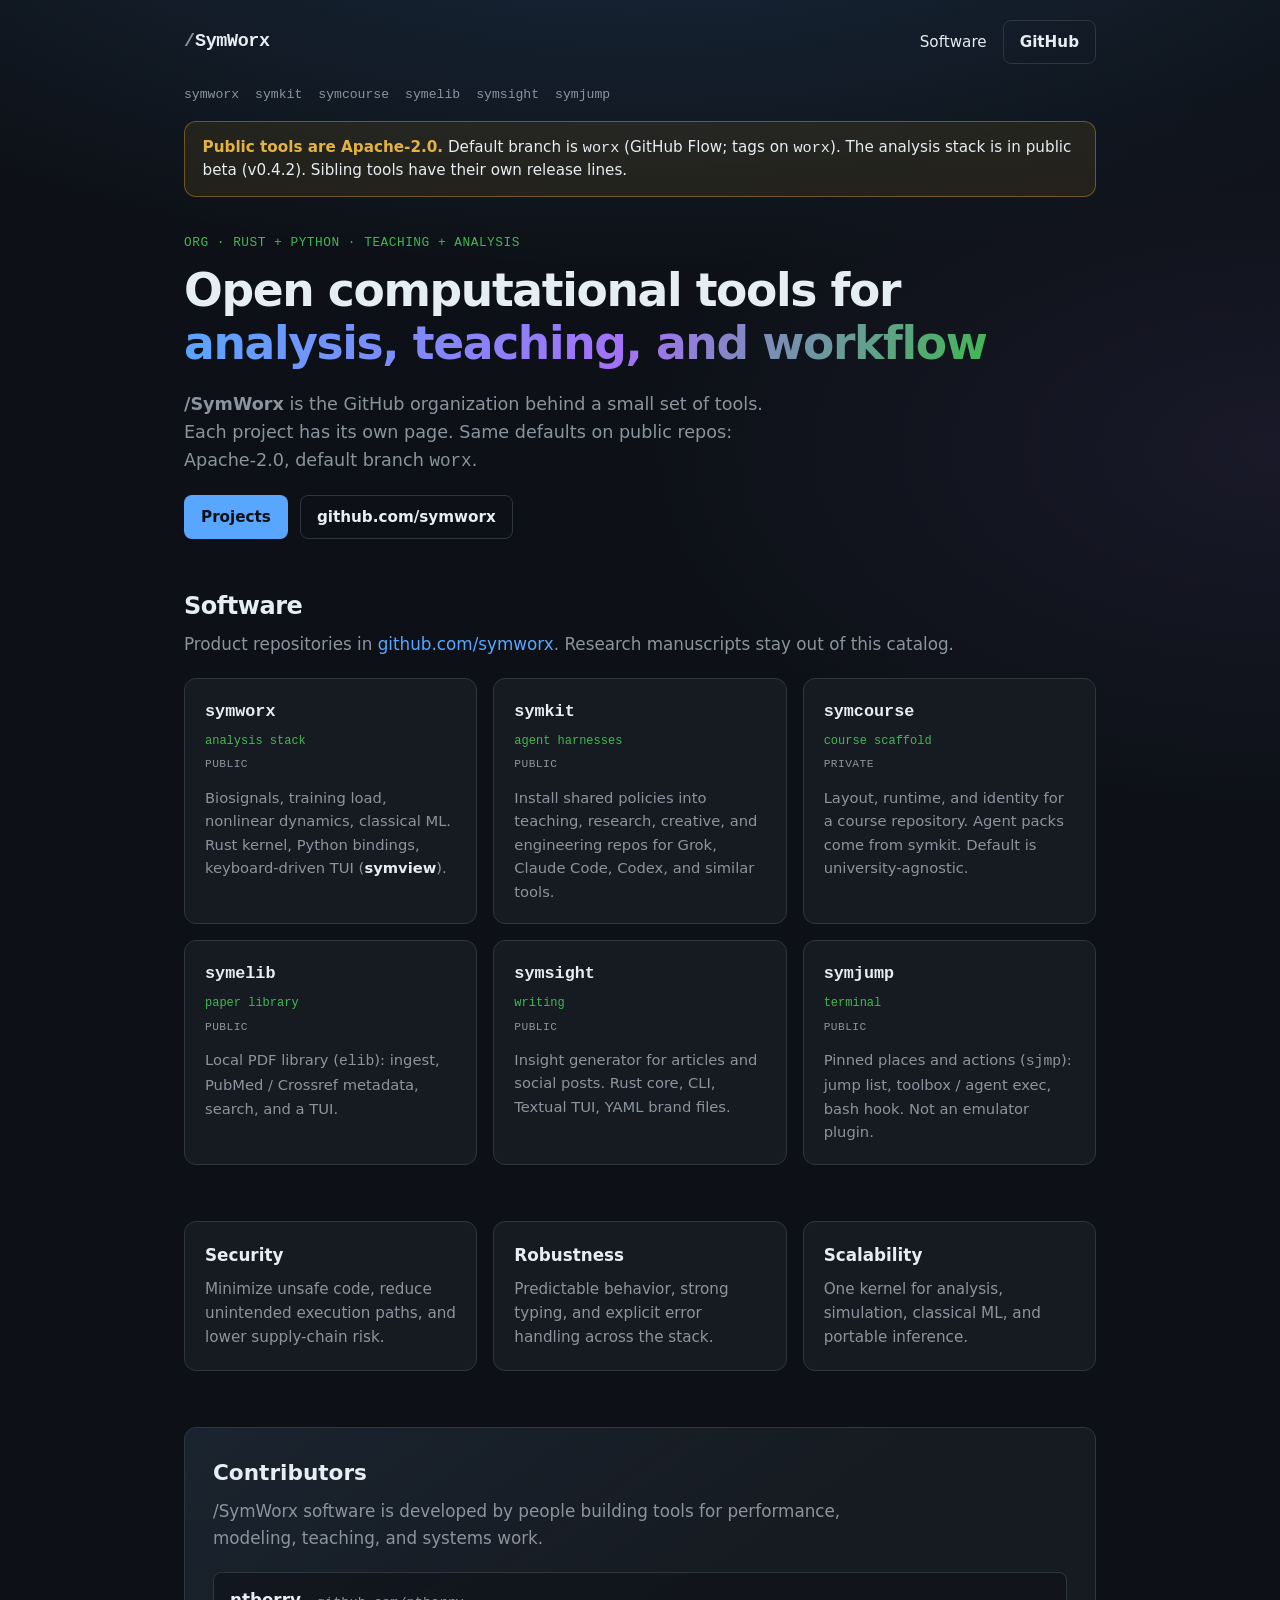
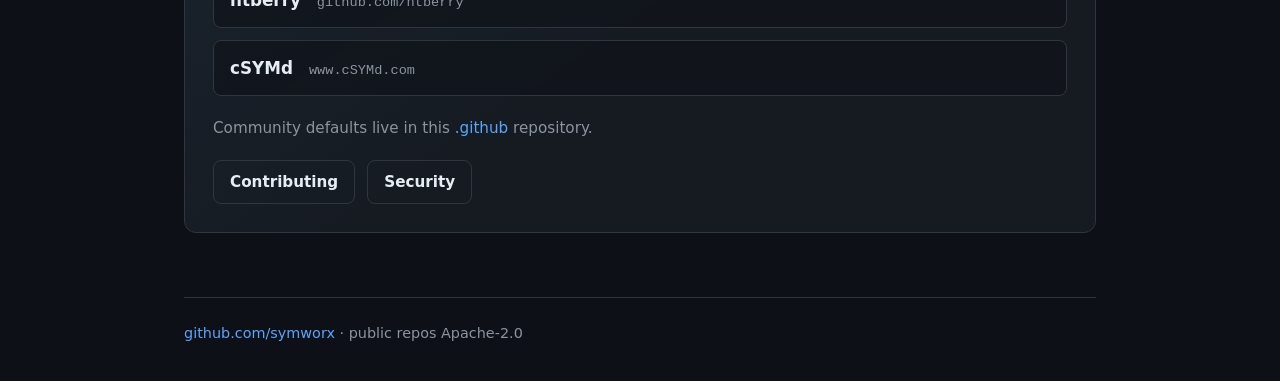
==== commit 4bd28b66: "chore: dedicated Pages for each /SymWorx project Add per-project pages (symworx, symkit, symcourse, " ====
--- a/docs/index.html
+++ b/docs/index.html
@@ -3,10 +3,7 @@
   <head>
     <meta charset="utf-8" />
     <meta name="viewport" content="width=device-width, initial-scale=1" />
-    <meta
-      name="description"
-      content="/SymWorx — open computational tools for biosignal analysis, teaching, and the supporting toolchain."
-    />
+    <meta name="description" content="/SymWorx — open computational tools for biosignal analysis, teaching, and the supporting toolchain." />
     <title>/SymWorx</title>
     <link rel="stylesheet" href="styles.css" />
     <link rel="icon" href="data:image/svg+xml,%3Csvg xmlns='http://www.w3.org/2000/svg' viewBox='0 0 32 32'%3E%3Crect width='32' height='32' rx='8' fill='%230d1117'/%3E%3Cpath d='M8 22 L16 8 L24 22 Z' fill='none' stroke='%2358a6ff' stroke-width='2'/%3E%3Ccircle cx='16' cy='18' r='2' fill='%233fb950'/%3E%3C/svg%3E" />
@@ -16,14 +13,18 @@
     <header class="site-header">
       <a class="brand" href="./"><span class="slash">/</span>SymWorx</a>
       <nav>
-        <a href="#software">Software</a>
-        <a href="#analysis">Analysis</a>
-        <a href="#tui">TUI</a>
-        <a href="#contributors">Contributors</a>
+        <a href="./" aria-current="page">Software</a>
         <a class="btn" href="https://github.com/symworx">GitHub</a>
       </nav>
     </header>
-
+    <nav class="project-nav" aria-label="Projects">
+        <a href="symworx.html">symworx</a>
+        <a href="symkit.html">symkit</a>
+        <a href="symcourse.html">symcourse</a>
+        <a href="symelib.html">symelib</a>
+        <a href="symsight.html">symsight</a>
+        <a href="symjump.html">symjump</a>
+    </nav>
     <main>
       <aside class="release-banner" role="status">
         <strong>Public tools are Apache-2.0.</strong>
@@ -40,21 +41,11 @@
         </h1>
         <p class="lede">
           <strong>/SymWorx</strong> is the GitHub organization behind a small
-          set of tools: the <strong>analysis stack</strong>
-          (<a href="https://github.com/symworx/symworx">symworx/symworx</a>),
-          agent harnesses, a course scaffolder, a local paper library, an
-          insight generator, and a terminal jump list. Same defaults across
-          public repos: Apache-2.0, default branch <code>worx</code>.
-        </p>
-        <p class="focus-tags" aria-label="Software">
-          <span>analysis</span>
-          <span>teaching</span>
-          <span>papers</span>
-          <span>writing</span>
-          <span>terminal</span>
+          set of tools. Each project has its own page. Same defaults on public
+          repos: Apache-2.0, default branch <code>worx</code>.
         </p>
         <div class="cta-row">
-          <a class="btn primary" href="#software">Software</a>
+          <a class="btn primary" href="#software">Projects</a>
           <a class="btn ghost" href="https://github.com/symworx">github.com/symworx</a>
         </div>
       </section>
@@ -70,7 +61,7 @@
         </div>
         <ul class="project-grid">
           <li>
-            <a href="https://github.com/symworx/symworx">
+            <a href="symworx.html">
               <span class="name">symworx</span>
               <span class="tag">analysis stack</span>
               <span class="vis">public</span>
@@ -82,7 +73,7 @@
             </a>
           </li>
           <li>
-            <a href="https://github.com/symworx/symkit">
+            <a href="symkit.html">
               <span class="name">symkit</span>
               <span class="tag">agent harnesses</span>
               <span class="vis">public</span>
@@ -94,7 +85,7 @@
             </a>
           </li>
           <li>
-            <a href="https://github.com/symworx/symcourse">
+            <a href="symcourse.html">
               <span class="name">symcourse</span>
               <span class="tag">course scaffold</span>
               <span class="vis">private</span>
@@ -105,7 +96,7 @@
             </a>
           </li>
           <li>
-            <a href="https://github.com/symworx/symelib">
+            <a href="symelib.html">
               <span class="name">symelib</span>
               <span class="tag">paper library</span>
               <span class="vis">public</span>
@@ -116,7 +107,7 @@
             </a>
           </li>
           <li>
-            <a href="https://github.com/symworx/symsight">
+            <a href="symsight.html">
               <span class="name">symsight</span>
               <span class="tag">writing</span>
               <span class="vis">public</span>
@@ -127,7 +118,7 @@
             </a>
           </li>
           <li>
-            <a href="https://github.com/symworx/symjump">
+            <a href="symjump.html">
               <span class="name">symjump</span>
               <span class="tag">terminal</span>
               <span class="vis">public</span>
@@ -138,173 +129,6 @@
             </a>
           </li>
         </ul>
-      </section>
-
-      <section class="focus" id="analysis" aria-label="Analysis stack">
-        <div class="section-head">
-          <h2>Analysis stack</h2>
-          <p>
-            The
-            <a href="https://github.com/symworx/symworx">symworx/symworx</a>
-            repository is the science kernel: same methods from notebooks to
-            constrained devices. Default branch <code>worx</code>.
-          </p>
-        </div>
-        <div class="pillars focus-pillars">
-          <article>
-            <h2>Physiological &amp; biomechanical</h2>
-            <p>
-              Biosignals (PPG, respiration), gait and CPG models, training load
-              and multi-source performance time series, and spatial trajectory
-              analysis.
-            </p>
-          </article>
-          <article>
-            <h2>Classical ML &amp; stats</h2>
-            <p>
-              Logistic (binary/OVR), Naive Bayes, k-NN, rule lists, k-means,
-              metrics/ROC-AUC, plus OLS/Ridge/LDA/PCA behind optional linalg —
-              with model export for C, mobile, and web.
-            </p>
-          </article>
-          <article>
-            <h2>Nonlinear dynamics</h2>
-            <p>
-              RQA, entropy and complexity, embedding, DMD and SINDy, plus signal
-              foundations — filters, peaks, sparse sensing, and Kalman tools.
-            </p>
-          </article>
-          <article>
-            <h2>Embedded &amp; portable</h2>
-            <p>
-              Host-side streaming, a path toward microcontrollers, and the same
-              methods via Python for teaching and rapid prototyping.
-            </p>
-          </article>
-        </div>
-      </section>
-
-      <section class="community tui-callout" id="tui" aria-label="Terminal UI">
-        <h2>Terminal UI · symview</h2>
-        <p>
-          Day-to-day interactive work in the analysis stack runs through
-          <code>symworx-tui</code> (binary <code>symview</code>). From
-          <strong>Home</strong>:
-        </p>
-        <ul class="workflow-list">
-          <li><strong>1 · BioSym</strong> — Import · Explore · Dynamics (RQA) · Generate</li>
-          <li><strong>2 · StatsSym</strong> — Import · <strong>Lab</strong> (classical ML / stats) · Generate</li>
-          <li><strong>3 · LoadSym</strong> — Workouts, calendar trends, load recommendations</li>
-          <li><strong>4 · SpatialSym</strong> — Trajectories, space metrics, decision views</li>
-        </ul>
-        <p class="community-note">From a local clone of <code>symworx/symworx</code>:</p>
-        <pre class="code-block"><code>cargo run -p symworx-tui --bin symview</code></pre>
-        <div class="cta-row">
-          <a
-            class="btn ghost"
-            href="https://github.com/symworx/symworx/tree/worx/crates/symworx-tui"
-            >symworx-tui on worx</a
-          >
-        </div>
-      </section>
-
-      <section class="projects" id="crates">
-        <div class="section-head">
-          <h2>Analysis crates</h2>
-          <p>
-            Domain and foundation crates inside
-            <a href="https://github.com/symworx/symworx">symworx/symworx</a>.
-          </p>
-        </div>
-        <ul class="project-grid">
-          <li>
-            <a href="https://github.com/symworx/symworx/tree/worx/crates/symworx-tui">
-              <span class="name">symworx-tui</span>
-              <span class="tag">TUI · symview</span>
-              <span class="desc"
-                >Interactive terminal UI: BioSym, StatsSym ML lab, LoadSym,
-                SpatialSym.</span
-              >
-            </a>
-          </li>
-          <li>
-            <a href="https://github.com/symworx/symworx/tree/worx/crates/symworx-stats">
-              <span class="name">symworx-stats</span>
-              <span class="tag">classical ML</span>
-              <span class="desc"
-                >Stats + ML: logistic, NB, k-NN, rules, k-means, PCA, model
-                export.</span
-              >
-            </a>
-          </li>
-          <li>
-            <a href="https://github.com/symworx/symworx/tree/worx/crates/symworx-biosym">
-              <span class="name">symworx-biosym</span>
-              <span class="tag">biology · biomechanics</span>
-              <span class="desc"
-                >PPG, respiration, gait analysis, and central pattern
-                generators.</span
-              >
-            </a>
-          </li>
-          <li>
-            <a href="https://github.com/symworx/symworx/tree/worx/crates/symworx-loadsym">
-              <span class="name">symworx-loadsym</span>
-              <span class="tag">training load</span>
-              <span class="desc"
-                >ACWR/TSS-style load, FIT, nutrition, and the symload CLI.</span
-              >
-            </a>
-          </li>
-          <li>
-            <a href="https://github.com/symworx/symworx/tree/worx/crates/symworx-dynamics">
-              <span class="name">symworx-dynamics</span>
-              <span class="tag">nonlinear dynamics</span>
-              <span class="desc"
-                >RQA, embedding, entropy, DMD, SINDy, and control tools.</span
-              >
-            </a>
-          </li>
-          <li>
-            <a href="https://github.com/symworx/symworx/tree/worx/crates/symworx-signal">
-              <span class="name">symworx-signal</span>
-              <span class="tag">signal processing</span>
-              <span class="desc"
-                >Filters, peaks, sparse sensing, Kalman family, resampling.</span
-              >
-            </a>
-          </li>
-          <li>
-            <a href="https://github.com/symworx/symworx/tree/worx/crates/symworx-spatialsym">
-              <span class="name">symworx-spatialsym</span>
-              <span class="tag">spatial analysis</span>
-              <span class="desc"
-                >2D trajectories and post-hoc spatial decision modeling.</span
-              >
-            </a>
-          </li>
-          <li>
-            <a href="https://github.com/symworx/symworx/tree/worx/crates/symworx-core">
-              <span class="name">symworx-core</span>
-              <span class="tag">foundation</span>
-              <span class="desc"
-                >Core re-exports and shared utilities across the stack.</span
-              >
-            </a>
-          </li>
-        </ul>
-        <p class="more-crates">
-          Also:
-          <a href="https://github.com/symworx/symworx/tree/worx/crates/symworx-io">io</a>,
-          <a href="https://github.com/symworx/symworx/tree/worx/crates/symworx-embed">embed</a>,
-          <a href="https://github.com/symworx/symworx/tree/worx/crates/symworx-dbsym">dbsym</a>,
-          <a href="https://github.com/symworx/symworx/tree/worx/crates/symworx-loadsym-db">loadsym-db</a>,
-          <a href="https://github.com/symworx/symworx/tree/worx/crates/symworx-math">math</a>,
-          <a href="https://github.com/symworx/symworx/tree/worx/crates/symworx-backend">backend</a>,
-          <a href="https://github.com/symworx/symworx/tree/worx/crates/symworx-error">error</a>,
-          and
-          <a href="https://github.com/symworx/symworx/tree/worx/bindings/python">Python bindings</a>.
-        </p>
       </section>
 
       <section class="pillars" aria-label="Principles">
@@ -352,16 +176,11 @@
           <a href="https://github.com/symworx/.github">.github</a> repository.
         </p>
         <div class="cta-row">
-          <a class="btn ghost" href="https://github.com/symworx/.github/blob/worx/.github/CONTRIBUTING.md"
-            >Contributing</a
-          >
-          <a class="btn ghost" href="https://github.com/symworx/.github/blob/worx/.github/SECURITY.md"
-            >Security</a
-          >
+          <a class="btn ghost" href="https://github.com/symworx/.github/blob/worx/.github/CONTRIBUTING.md">Contributing</a>
+          <a class="btn ghost" href="https://github.com/symworx/.github/blob/worx/.github/SECURITY.md">Security</a>
         </div>
       </section>
     </main>
-
     <footer class="site-footer">
       <p>
         <a href="https://github.com/symworx">github.com/symworx</a>
--- a/docs/styles.css
+++ b/docs/styles.css
@@ -99,8 +99,47 @@
   font-size: 0.95rem;
 }
 
-.site-header nav a:not(.btn):hover {
-  color: var(--text);
+.site-header nav a:not(.btn):hover,
+.site-header nav a[aria-current="page"] {
+  color: var(--text);
+}
+
+.project-nav {
+  display: flex;
+  flex-wrap: wrap;
+  gap: 0.5rem 1rem;
+  max-width: var(--max);
+  margin: 0 auto;
+  padding: 0 1.5rem 0.5rem;
+  font-family: var(--mono);
+  font-size: 0.82rem;
+}
+
+.project-nav a {
+  color: var(--muted);
+}
+
+.project-nav a:hover,
+.project-nav a[aria-current="page"] {
+  color: var(--text);
+  text-decoration: none;
+}
+
+.crumb {
+  max-width: var(--max);
+  margin: 0 auto 0.5rem;
+  padding: 0 1.5rem;
+  font-family: var(--mono);
+  font-size: 0.85rem;
+  color: var(--muted);
+}
+
+.crumb a {
+  color: var(--muted);
+}
+
+.crumb a:hover {
+  color: var(--link);
 }
 
 main {
